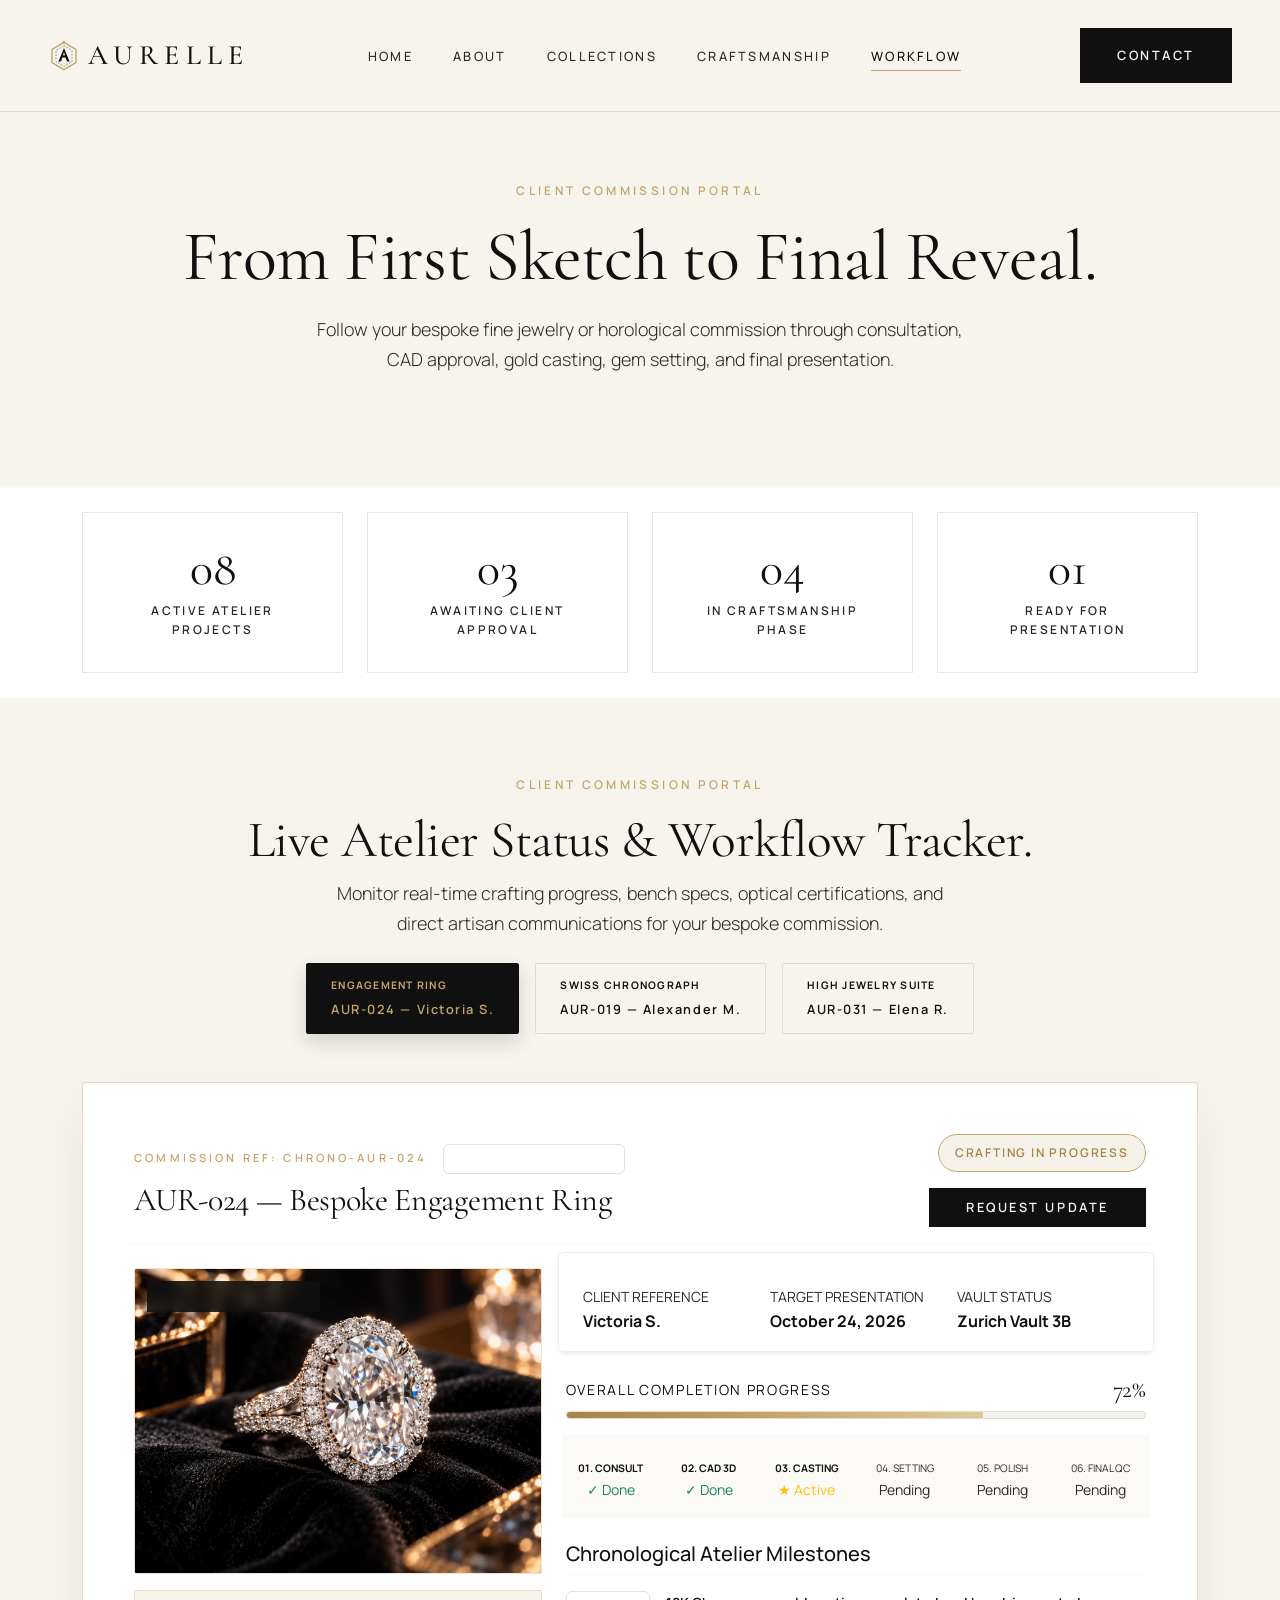
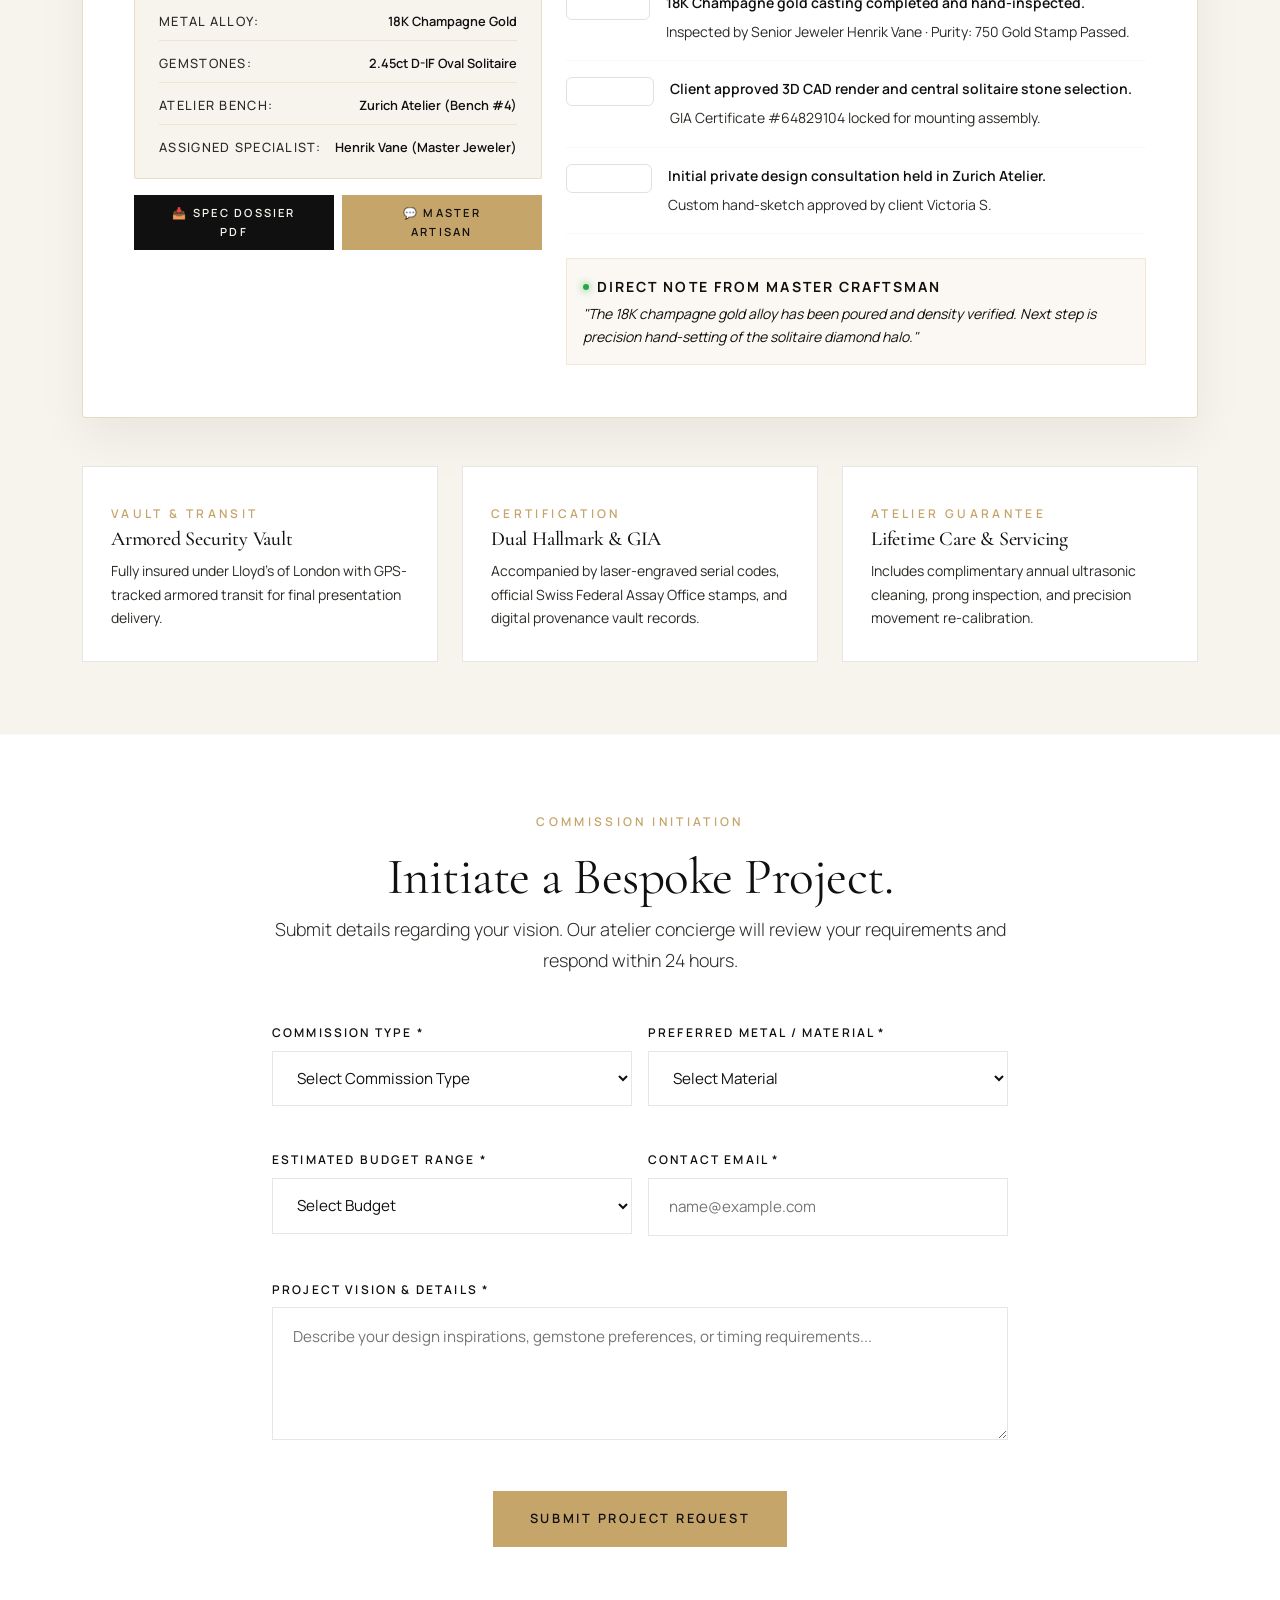
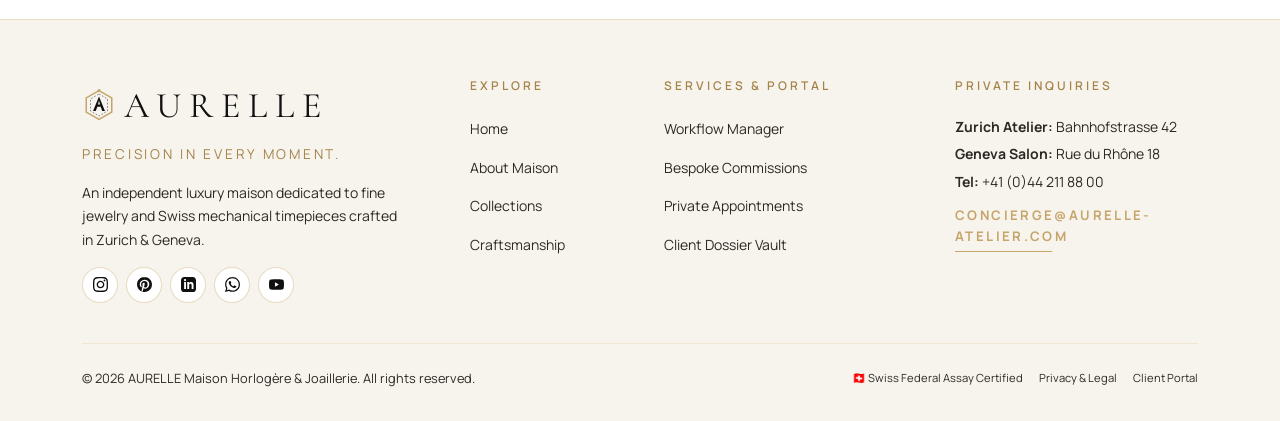
==== workflow.html @ a98982f9 "first commit" ====
<!DOCTYPE html>
<html lang="en">
<head>
  <meta charset="UTF-8">
  <meta name="viewport" content="width=device-width, initial-scale=1.0">
  <title>Workflow Manager — AURELLE Bespoke Commission Portal</title>
  <meta name="description" content="Track your custom AURELLE fine jewelry or Swiss watch commission in real time from sketch to final presentation.">
  <link rel="icon" type="image/svg+xml" href="assets/images/favicon.svg">
  
  <link rel="preconnect" href="https://fonts.googleapis.com">
  <link rel="preconnect" href="https://fonts.gstatic.com" crossorigin>
  <link href="https://fonts.googleapis.com/css2?family=Cormorant+Garamond:ital,wght@0,300;0,400;0,500;0,600;1,400&family=Manrope:wght@300;400;500;600;700&display=swap" rel="stylesheet">
  <link href="https://cdn.jsdelivr.net/npm/bootstrap@5.3.2/dist/css/bootstrap.min.css" rel="stylesheet">
  <link rel="stylesheet" href="assets/css/style.css">
</head>
<body>
  <div class="page-progress-bar"></div>

  <!-- GLOBAL NAVBAR (Light page mode) -->
  <nav class="navbar-aurelle navbar-light-page" aria-label="Main Navigation">
    <div class="container-fluid px-lg-5 px-4 d-flex align-items-center justify-content-between">
      <a href="index.html" class="brand-logo d-inline-flex align-items-center gap-2">
        <svg class="brand-logo-icon" width="32" height="32" viewBox="0 0 40 40" fill="none" xmlns="http://www.w3.org/2000/svg">
          <path d="M20 3L35 11.6603V28.3397L20 37L5 28.3397V11.6603L20 3Z" stroke="#C6A56B" stroke-width="1.8" fill="none"/>
          <path d="M20 7L30 13V27L20 33L10 27V13L20 7Z" stroke="currentColor" stroke-width="1" stroke-dasharray="2 2" fill="none" opacity="0.6"/>
          <path d="M20 10L27 27H23.8L22 22H18L16.2 27H13L20 10ZM20 14.8L18.8 19.5H21.2L20 14.8Z" fill="currentColor"/>
          <circle cx="20" cy="3" r="1.8" fill="#C6A56B"/>
        </svg>
        <span>AURELLE</span>
      </a>

      <ul class="nav-links-desktop m-0 p-0">
        <li><a href="index.html" class="nav-link-item">Home</a></li>
        <li><a href="about.html" class="nav-link-item">About</a></li>
        <li><a href="collections.html" class="nav-link-item">Collections</a></li>
        <li><a href="craftsmanship.html" class="nav-link-item">Craftsmanship</a></li>
        <li><a href="workflow.html" class="nav-link-item active">Workflow</a></li>
      </ul>

      <div class="desktop-contact-btn">
        <a href="contact.html" class="btn-aurelle-dark">Contact</a>
      </div>

      <button class="mobile-toggle-btn" aria-label="Toggle Navigation Menu" aria-expanded="false">
        <span></span>
        <span></span>
        <span></span>
      </button>
    </div>
  </nav>

  <!-- FULL SCREEN MOBILE MENU OVERLAY -->
  <div class="mobile-menu-overlay" role="dialog" aria-modal="true" aria-label="Mobile Navigation Menu">
    <div class="mobile-menu-header d-flex align-items-center justify-content-between">
      <div class="d-flex align-items-center gap-2">
        <svg class="brand-logo-icon" width="28" height="28" viewBox="0 0 40 40" fill="none" xmlns="http://www.w3.org/2000/svg">
          <path d="M20 3L35 11.6603V28.3397L20 37L5 28.3397V11.6603L20 3Z" stroke="#C6A56B" stroke-width="1.8" fill="none"/>
          <path d="M20 7L30 13V27L20 33L10 27V13L20 7Z" stroke="currentColor" stroke-width="1" stroke-dasharray="2 2" fill="none" opacity="0.6"/>
          <path d="M20 10L27 27H23.8L22 22H18L16.2 27H13L20 10ZM20 14.8L18.8 19.5H21.2L20 14.8Z" fill="currentColor"/>
          <circle cx="20" cy="3" r="1.8" fill="#C6A56B"/>
        </svg>
        <span class="text-obsidian fw-bold font-serif" style="font-size: 1.15rem; letter-spacing: 0.18em;">AURELLE</span>
      </div>
      <button class="mobile-close-btn" aria-label="Close Menu">✕</button>
    </div>

    <ul class="mobile-menu-nav">
      <li class="mobile-menu-item"><a href="index.html" class="mobile-menu-link"><span class="menu-num">01</span> Home</a></li>
      <li class="mobile-menu-item"><a href="about.html" class="mobile-menu-link"><span class="menu-num">02</span> About</a></li>
      <li class="mobile-menu-item"><a href="collections.html" class="mobile-menu-link"><span class="menu-num">03</span> Collections</a></li>
      <li class="mobile-menu-item"><a href="craftsmanship.html" class="mobile-menu-link"><span class="menu-num">04</span> Craftsmanship</a></li>
      <li class="mobile-menu-item"><a href="workflow.html" class="mobile-menu-link active"><span class="menu-num">05</span> Workflow Manager</a></li>
      <li class="mobile-menu-item mt-3">
        <a href="contact.html" class="btn-aurelle-dark w-100 text-center justify-content-center mobile-menu-link">Contact</a>
      </li>
    </ul>
  </div>

  <main style="padding-top: 5rem;">
    <!-- SECTION 01 — WORKFLOW HERO -->
    <section class="py-5 bg-warm-ivory text-center mobile-center-text">
      <div class="container py-lg-5 reveal-up">
        <span class="section-label">CLIENT COMMISSION PORTAL</span>
        <h1>From First Sketch to Final Reveal.</h1>
        <p class="lead-text mx-auto mt-3" style="max-width: 650px;">
          Follow your bespoke fine jewelry or horological commission through consultation, CAD approval, gold casting, gem setting, and final presentation.
        </p>
      </div>
    </section>

    <!-- SECTION 02 — PROJECT OVERVIEW STATS -->
    <section class="py-4 bg-white border-top border-bottom border-light mobile-center-text">
      <div class="container">
        <div class="row g-4 text-center">
          <div class="col-lg-3 col-6 reveal-up">
            <div class="stat-box">
              <div class="stat-number">08</div>
              <div class="stat-label">Active Atelier Projects</div>
            </div>
          </div>
          <div class="col-lg-3 col-6 reveal-up">
            <div class="stat-box">
              <div class="stat-number">03</div>
              <div class="stat-label">Awaiting Client Approval</div>
            </div>
          </div>
          <div class="col-lg-3 col-6 reveal-up">
            <div class="stat-box">
              <div class="stat-number">04</div>
              <div class="stat-label">In Craftsmanship Phase</div>
            </div>
          </div>
          <div class="col-lg-3 col-6 reveal-up">
            <div class="stat-box">
              <div class="stat-number">01</div>
              <div class="stat-label">Ready For Presentation</div>
            </div>
          </div>
        </div>
      </div>
    </section>

    <!-- SECTION 03 & 04 — LUXURY BESPOKE CLIENT DASHBOARD PORTAL -->
    <section class="py-5 bg-warm-ivory mobile-center-text">
      <div class="container py-lg-4">
        <div class="text-center mb-4 reveal-up">
          <span class="section-label">CLIENT COMMISSION PORTAL</span>
          <h2>Live Atelier Status & Workflow Tracker.</h2>
          <p class="lead-text mx-auto mt-2" style="max-width: 650px;">
            Monitor real-time crafting progress, bench specs, optical certifications, and direct artisan communications for your bespoke commission.
          </p>
        </div>

        <!-- Project Selector Tabs -->
        <div class="d-flex justify-content-center gap-3 mb-5 flex-wrap reveal-up">
          <button class="project-selector-btn active" data-project="AUR-024">
            <span class="d-block text-gold small text-uppercase fw-bold mb-1" style="font-size:0.65rem; letter-spacing:0.12em;">Engagement Ring</span>
            AUR-024 — Victoria S.
          </button>
          <button class="project-selector-btn" data-project="AUR-019">
            <span class="d-block text-gold small text-uppercase fw-bold mb-1" style="font-size:0.65rem; letter-spacing:0.12em;">Swiss Chronograph</span>
            AUR-019 — Alexander M.
          </button>
          <button class="project-selector-btn" data-project="AUR-031">
            <span class="d-block text-gold small text-uppercase fw-bold mb-1" style="font-size:0.65rem; letter-spacing:0.12em;">High Jewelry Suite</span>
            AUR-031 — Elena R.
          </button>
        </div>

        <!-- MAIN PORTAL DASHBOARD CARD (Dark Obsidian Luxury Theme) -->
        <div class="workflow-portal-card reveal-up">
          <!-- Top Header Bar -->
          <div class="row align-items-center pb-3 mb-4 border-bottom border-light g-3">
            <div class="col-lg-7">
              <div class="d-flex align-items-center gap-3 flex-wrap">
                <span class="section-label mb-0" style="font-size: 0.7rem;">COMMISSION REF: <span id="wf-ref-spec">CHRONO-AUR-024</span></span>
                <span class="badge bg-warm-ivory text-gold border border-gold px-3 py-2" style="font-size: 0.75rem; letter-spacing: 0.15em;">ATELIER BENCH #04</span>
              </div>
              <h3 id="wf-proj-title" class="m-0 text-obsidian font-serif mt-2">AUR-024 — Bespoke Engagement Ring</h3>
            </div>
            <div class="col-lg-5 text-lg-end d-flex align-items-center justify-content-lg-end gap-3 flex-wrap">
              <span id="wf-stage" class="status-badge in-progress px-3 py-2" style="font-size: 0.75rem;">Crafting in Progress</span>
              <button class="btn-aurelle-dark btn-sm py-2" onclick="alert('Concierge update request sent. Your master specialist will respond within 2 hours.')">Request Update</button>
            </div>
          </div>

          <!-- 2-Column Split Dashboard Body -->
          <div class="row g-4">
            <!-- Left Column: Product Image & Spec Sheet -->
            <div class="col-lg-5">
              <div class="portal-img-container mb-3">
                <img id="wf-proj-img" src="assets/images/celeste_jewelry.jpg" alt="Bespoke Product Preview" loading="lazy">
                <span class="portal-live-badge"><span class="badge-dot"></span> LIVE ATELIER BENCH</span>
              </div>

              <div class="spec-list mb-3">
                <div class="spec-row">
                  <span class="spec-label">Metal Alloy:</span>
                  <span id="wf-metal-spec" class="spec-value text-obsidian">18K Champagne Gold</span>
                </div>
                <div class="spec-row">
                  <span class="spec-label">Gemstones:</span>
                  <span id="wf-gem-spec" class="spec-value text-obsidian">2.45ct D-IF Oval Solitaire</span>
                </div>
                <div class="spec-row">
                  <span class="spec-label">Atelier Bench:</span>
                  <span id="wf-bench-spec" class="spec-value text-obsidian">Zurich Atelier (Bench #4)</span>
                </div>
                <div class="spec-row">
                  <span class="spec-label">Assigned Specialist:</span>
                  <span id="wf-specialist" class="spec-value text-obsidian">Henrik Vane (Master Jeweler)</span>
                </div>
              </div>

              <!-- Action Dossier Buttons -->
              <div class="d-flex gap-2">
                <button class="btn-aurelle-dark w-100 text-center justify-content-center py-2" style="font-size: 0.7rem;" onclick="alert('Downloading Certificate of Authenticity & Inspection Spec Sheet (PDF)...')">
                  📥 Spec Dossier PDF
                </button>
                <a href="contact.html" class="btn-aurelle-gold w-100 text-center justify-content-center py-2" style="font-size: 0.7rem;">
                  💬 Master Artisan
                </a>
              </div>
            </div>

            <!-- Right Column: Client Meta, Progress Bar & Activity Feed -->
            <div class="col-lg-7 d-flex flex-column justify-content-between">
              <div>
                <!-- Client Meta Box -->
                <div class="row g-3 mb-4 p-3 bg-warm-ivory border border-gold-subtle rounded text-start shadow-sm">
                  <div class="col-sm-4">
                    <div class="small text-muted-custom text-uppercase">Client Reference</div>
                    <div id="wf-client-name" class="fw-bold text-obsidian">Victoria S.</div>
                  </div>
                  <div class="col-sm-4">
                    <div class="small text-muted-custom text-uppercase">Target Presentation</div>
                    <div id="wf-target-date" class="fw-bold text-obsidian">October 24, 2026</div>
                  </div>
                  <div class="col-sm-4">
                    <div class="small text-muted-custom text-uppercase">Vault Status</div>
                    <div class="fw-bold text-gold">Zurich Vault 3B</div>
                  </div>
                </div>

                <!-- Overall Progress Status -->
                <div class="mb-4">
                  <div class="d-flex justify-content-between align-items-center mb-2">
                    <span class="small font-weight-bold text-uppercase text-obsidian" style="letter-spacing:0.12em;">Overall Completion Progress</span>
                    <span id="wf-progress-pct" class="h4 text-gold mb-0 font-serif">72%</span>
                  </div>
                  <div class="progress" style="height: 8px; background-color: rgba(16,16,16,0.06); border: 1px solid rgba(198,165,107,0.3);">
                    <div id="wf-progress-line" class="progress-bar" role="progressbar" style="width: 72%; background: linear-gradient(90deg, #A58349, #C6A56B, #DFCA9B); transition: width 0.6s ease;"></div>
                  </div>
                </div>

                <!-- Stage Timeline Indicator -->
                <div class="row text-center g-2 mb-4 py-3 border-top border-bottom border-light" style="background: rgba(249,246,240,0.5);">
                  <div class="col-4 col-md-2">
                    <div class="small text-uppercase text-gold fw-bold" style="font-size:0.65rem;">01. Consult</div>
                    <div class="text-success small">✓ Done</div>
                  </div>
                  <div class="col-4 col-md-2">
                    <div class="small text-uppercase text-gold fw-bold" style="font-size:0.65rem;">02. CAD 3D</div>
                    <div class="text-success small">✓ Done</div>
                  </div>
                  <div class="col-4 col-md-2">
                    <div class="small text-uppercase text-gold fw-bold" style="font-size:0.65rem;">03. Casting</div>
                    <div class="text-warning small">★ Active</div>
                  </div>
                  <div class="col-4 col-md-2">
                    <div class="small text-uppercase text-muted-custom" style="font-size:0.65rem;">04. Setting</div>
                    <div class="text-muted-custom small">Pending</div>
                  </div>
                  <div class="col-4 col-md-2">
                    <div class="small text-uppercase text-muted-custom" style="font-size:0.65rem;">05. Polish</div>
                    <div class="text-muted-custom small">Pending</div>
                  </div>
                  <div class="col-4 col-md-2">
                    <div class="small text-uppercase text-muted-custom" style="font-size:0.65rem;">06. Final QC</div>
                    <div class="text-muted-custom small">Pending</div>
                  </div>
                </div>

                <!-- Activity Feed -->
                <div class="portal-activity-section mb-4">
                  <h5 class="text-obsidian mb-3 border-bottom border-light pb-2">Chronological Atelier Milestones</h5>
                  <div id="wf-activity-feed">
                    <div class="d-flex gap-3 align-items-start mb-3 pb-3 border-bottom border-light">
                      <span class="badge bg-warm-ivory border border-gold text-obsidian fw-bold p-2" style="font-size:0.7rem;">Oct 01, 2026</span>
                      <div>
                        <p class="mb-1 text-obsidian fw-semibold" style="font-size:0.875rem;">18K Champagne gold casting completed and hand-inspected.</p>
                        <span class="text-muted-custom small">Inspected by Senior Jeweler Henrik Vane · Purity: 750 Gold Stamp Passed.</span>
                      </div>
                    </div>
                    <div class="d-flex gap-3 align-items-start mb-3 pb-3 border-bottom border-light">
                      <span class="badge bg-warm-ivory border border-gold text-obsidian fw-bold p-2" style="font-size:0.7rem;">Sep 24, 2026</span>
                      <div>
                        <p class="mb-1 text-obsidian fw-semibold" style="font-size:0.875rem;">Client approved 3D CAD render and central solitaire stone selection.</p>
                        <span class="text-muted-custom small">GIA Certificate #64829104 locked for mounting assembly.</span>
                      </div>
                    </div>
                    <div class="d-flex gap-3 align-items-start mb-3 pb-3 border-bottom border-light">
                      <span class="badge bg-warm-ivory border border-gold text-obsidian fw-bold p-2" style="font-size:0.7rem;">Sep 18, 2026</span>
                      <div>
                        <p class="mb-1 text-obsidian fw-semibold" style="font-size:0.875rem;">Initial private design consultation held in Zurich Atelier.</p>
                        <span class="text-muted-custom small">Custom hand-sketch approved by client Victoria S.</span>
                      </div>
                    </div>
                  </div>
                </div>
              </div>

              <!-- Direct Artisan Message Note -->
              <div class="p-3 border border-gold-subtle rounded-0" style="background: rgba(198, 165, 107, 0.08);">
                <div class="d-flex align-items-center gap-2 mb-1">
                  <span class="badge-dot"></span>
                  <span class="text-uppercase small text-gold fw-bold" style="letter-spacing: 0.15em;">Direct Note from Master Craftsman</span>
                </div>
                <p id="wf-artisan-note" class="small text-obsidian fst-italic m-0">
                  "The 18K champagne gold alloy has been poured and density verified. Next step is precision hand-setting of the solitaire diamond halo."
                </p>
              </div>
            </div>
          </div>
        </div>

        <!-- 3 ATELIER GUARANTEE / METRIC CARDS (Below Portal) -->
        <div class="row g-4 mt-4 reveal-up">
          <div class="col-lg-4">
            <div class="stat-box h-100 text-start">
              <span class="section-label mb-1">VAULT & TRANSIT</span>
              <h4 class="h5 mb-2">Armored Security Vault</h4>
              <p class="small text-muted-custom mb-0">
                Fully insured under Lloyd's of London with GPS-tracked armored transit for final presentation delivery.
              </p>
            </div>
          </div>
          <div class="col-lg-4">
            <div class="stat-box h-100 text-start">
              <span class="section-label mb-1">CERTIFICATION</span>
              <h4 class="h5 mb-2">Dual Hallmark & GIA</h4>
              <p class="small text-muted-custom mb-0">
                Accompanied by laser-engraved serial codes, official Swiss Federal Assay Office stamps, and digital provenance vault records.
              </p>
            </div>
          </div>
          <div class="col-lg-4">
            <div class="stat-box h-100 text-start">
              <span class="section-label mb-1">ATELIER GUARANTEE</span>
              <h4 class="h5 mb-2">Lifetime Care & Servicing</h4>
              <p class="small text-muted-custom mb-0">
                Includes complimentary annual ultrasonic cleaning, prong inspection, and precision movement re-calibration.
              </p>
            </div>
          </div>
        </div>

      </div>
    </section>

    <!-- SECTION 06 — REQUEST A BESPOKE PROJECT FORM -->
    <section class="py-5 bg-white border-top border-light mobile-center-text">
      <div class="container py-lg-4">
        <div class="row justify-content-center">
          <div class="col-lg-8 reveal-up">
            <div class="text-center mb-5">
              <span class="section-label">COMMISSION INITIATION</span>
              <h2>Initiate a Bespoke Project.</h2>
              <p class="lead-text">
                Submit details regarding your vision. Our atelier concierge will review your requirements and respond within 24 hours.
              </p>
            </div>

            <div class="form-container">
              <form class="form-aurelle-validate">
                <div class="row g-3">
                  <div class="col-md-6 form-group-aurelle">
                    <label class="form-label-aurelle">Commission Type *</label>
                    <select class="form-control-aurelle" required>
                      <option value="">Select Commission Type</option>
                      <option value="watch">Bespoke Mechanical Timepiece</option>
                      <option value="ring">Custom Engagement / Fine Ring</option>
                      <option value="suite">High Jewelry Suite</option>
                      <option value="engraving">Horological Engraving</option>
                    </select>
                  </div>

                  <div class="col-md-6 form-group-aurelle">
                    <label class="form-label-aurelle">Preferred Metal / Material *</label>
                    <select class="form-control-aurelle" required>
                      <option value="">Select Material</option>
                      <option value="champagne-gold">18K Champagne Gold</option>
                      <option value="rose-gold">18K Rose Gold</option>
                      <option value="titanium">Titanium & Black DLC</option>
                      <option value="platinum">950 Platinum</option>
                    </select>
                  </div>

                  <div class="col-md-6 form-group-aurelle">
                    <label class="form-label-aurelle">Estimated Budget Range *</label>
                    <select class="form-control-aurelle" required>
                      <option value="">Select Budget</option>
                      <option value="b1">$15,000 – $25,000 USD</option>
                      <option value="b2">$25,000 – $50,000 USD</option>
                      <option value="b3">$50,000 – $100,000+ USD</option>
                    </select>
                  </div>

                  <div class="col-md-6 form-group-aurelle">
                    <label class="form-label-aurelle">Contact Email *</label>
                    <input type="email" class="form-control-aurelle" placeholder="name@example.com" required>
                  </div>

                  <div class="col-12 form-group-aurelle">
                    <label class="form-label-aurelle">Project Vision & Details *</label>
                    <textarea class="form-control-aurelle" rows="4" placeholder="Describe your design inspirations, gemstone preferences, or timing requirements..." required></textarea>
                  </div>

                  <div class="col-12 text-center mt-3">
                    <button type="submit" class="btn-aurelle-gold">Submit Project Request</button>
                  </div>
                </div>
              </form>
            </div>
          </div>
        </div>
      </div>
    </section>
  </main>

  <!-- GLOBAL FOOTER -->
  <footer class="footer-aurelle">
    <div class="container">
      <div class="row g-4 g-lg-5">
        <div class="col-lg-4 col-md-6">
          <div class="footer-brand-title d-inline-flex align-items-center gap-2">
            <svg class="brand-logo-icon" width="34" height="34" viewBox="0 0 40 40" fill="none" xmlns="http://www.w3.org/2000/svg">
              <path d="M20 3L35 11.6603V28.3397L20 37L5 28.3397V11.6603L20 3Z" stroke="#C6A56B" stroke-width="1.8" fill="none"/>
              <path d="M20 7L30 13V27L20 33L10 27V13L20 7Z" stroke="currentColor" stroke-width="1" stroke-dasharray="2 2" fill="none" opacity="0.6"/>
              <path d="M20 10L27 27H23.8L22 22H18L16.2 27H13L20 10ZM20 14.8L18.8 19.5H21.2L20 14.8Z" fill="currentColor"/>
              <circle cx="20" cy="3" r="1.8" fill="#C6A56B"/>
            </svg>
            <span>AURELLE</span>
          </div>
          <div class="footer-tagline">Precision in Every Moment.</div>
          <p class="text-muted-custom small mb-3" style="max-width: 320px;">
            An independent luxury maison dedicated to fine jewelry and Swiss mechanical timepieces crafted in Zurich & Geneva.
          </p>
          <div class="footer-social-bar d-flex align-items-center gap-2 mt-3">
            <a href="https://instagram.com" target="_blank" class="footer-social-icon" title="Instagram" aria-label="Instagram">
              <svg width="15" height="15" fill="currentColor" viewBox="0 0 24 24"><path d="M12 2.163c3.204 0 3.584.012 4.85.07 3.252.148 4.771 1.691 4.919 4.919.058 1.265.069 1.645.069 4.849 0 3.205-.012 3.584-.069 4.849-.149 3.225-1.664 4.771-4.919 4.919-1.266.058-1.644.07-4.85.07-3.204 0-3.584-.012-4.849-.07-3.26-.149-4.771-1.699-4.919-4.92-.058-1.265-.07-1.644-.07-4.849 0-3.204.013-3.583.07-4.849.149-3.227 1.664-4.771 4.919-4.919 1.266-.057 1.645-.069 4.849-.069zm0-2.163c-3.259 0-3.667.014-4.947.072-4.358.2-6.78 2.618-6.98 6.98-.059 1.281-.073 1.689-.073 4.948 0 3.259.014 3.668.072 4.948.2 4.358 2.618 6.78 6.98 6.98 1.281.058 1.689.072 4.948.072 3.259 0 3.668-.014 4.948-.072 4.354-.2 6.782-2.618 6.979-6.98.059-1.28.073-1.689.073-4.948 0-3.259-.014-3.667-.072-4.947-.196-4.354-2.617-6.78-6.979-6.98-1.281-.059-1.69-.073-4.949-.073zm0 5.838c-3.403 0-6.162 2.759-6.162 6.162s2.759 6.163 6.162 6.163 6.162-2.759 6.162-6.163c0-3.403-2.759-6.162-6.162-6.162zm0 10.162c-2.209 0-4-1.79-4-4 0-2.209 1.791-4 4-4s4 1.791 4 4c0 2.21-1.791 4-4 4zm6.406-11.845c-.796 0-1.441.645-1.441 1.44s.645 1.44 1.441 1.44c.795 0 1.439-.645 1.439-1.44s-.644-1.44-1.439-1.44z"/></svg>
            </a>
            <a href="https://pinterest.com" target="_blank" class="footer-social-icon" title="Pinterest" aria-label="Pinterest">
              <svg width="15" height="15" fill="currentColor" viewBox="0 0 24 24"><path d="M12 0c-6.627 0-12 5.372-12 12 0 5.084 3.163 9.426 7.627 11.174-.105-.949-.2-2.405.042-3.441.218-.937 1.407-5.965 1.407-5.965s-.359-.719-.359-1.782c0-1.668.967-2.914 2.171-2.914 1.023 0 1.518.769 1.518 1.69 0 1.029-.655 2.568-.994 3.995-.283 1.194.599 2.169 1.777 2.169 2.133 0 3.772-2.249 3.772-5.495 0-2.873-2.064-4.882-5.012-4.882-3.414 0-5.418 2.561-5.418 5.207 0 1.031.397 2.138.893 2.738.098.119.112.224.083.345-.09.375-.293 1.199-.334 1.363-.053.225-.172.271-.401.165-1.495-.69-2.433-2.878-2.433-4.646 0-3.776 2.748-7.252 7.92-7.252 4.158 0 7.392 2.967 7.392 6.923 0 4.135-2.607 7.462-6.233 7.462-1.214 0-2.354-.629-2.758-1.379l-.749 2.848c-.269 1.045-1.004 2.352-1.498 3.146 1.123.345 2.306.535 3.55.535 6.627 0 12-5.373 12-12 0-6.628-5.373-12-12-12z"/></svg>
            </a>
            <a href="https://linkedin.com" target="_blank" class="footer-social-icon" title="LinkedIn" aria-label="LinkedIn">
              <svg width="15" height="15" fill="currentColor" viewBox="0 0 24 24"><path d="M19 0h-14c-2.761 0-5 2.239-5 5v14c0 2.761 2.239 5 5 5h14c2.762 0 5-2.239 5-5v-14c0-2.761-2.238-5-5-5zm-11 19h-3v-11h3v11zm-1.5-12.268c-.966 0-1.75-.79-1.75-1.764s.784-1.764 1.75-1.764 1.75.79 1.75 1.764-.783 1.764-1.75 1.764zm13.5 12.268h-3v-5.604c0-3.368-4-3.113-4 0v5.604h-3v-11h3v1.765c1.396-2.586 7-2.777 7 2.476v6.759z"/></svg>
            </a>
            <a href="https://wa.me/" target="_blank" class="footer-social-icon" title="WhatsApp Concierge" aria-label="WhatsApp">
              <svg width="15" height="15" fill="currentColor" viewBox="0 0 24 24"><path d="M.057 24l1.687-6.163c-1.041-1.804-1.588-3.849-1.587-5.946.003-6.556 5.338-11.891 11.893-11.891 3.181.001 6.167 1.24 8.413 3.488 2.245 2.248 3.481 5.236 3.48 8.414-.003 6.557-5.338 11.892-11.893 11.892-1.99-.001-3.951-.5-5.688-1.448l-6.305 1.654zm6.597-3.807c1.676.995 3.276 1.591 5.392 1.592 5.448 0 9.886-4.434 9.889-9.885.002-5.462-4.415-9.89-9.881-9.892-5.452 0-9.887 4.434-9.889 9.884-.001 2.225.651 3.891 1.746 5.634l-.999 3.648 3.742-.981zm11.387-5.464c-.074-.124-.272-.198-.57-.347-.297-.149-1.758-.868-2.031-.967-.272-.099-.47-.149-.669.149-.198.297-.768.967-.941 1.165-.173.198-.347.223-.644.074-.297-.149-1.255-.462-2.39-1.475-.883-.788-1.48-1.761-1.653-2.059-.173-.297-.018-.458.13-.606.134-.133.297-.347.446-.521.151-.172.2-.296.3-.495.099-.198.05-.372-.025-.521-.075-.148-.669-1.611-.916-2.206-.242-.579-.487-.501-.669-.51l-.57-.01c-.198 0-.52.074-.792.372s-1.04 1.016-1.04 2.479 1.065 2.876 1.213 3.074c.149.198 2.095 3.2 5.076 4.487.709.306 1.263.489 1.694.626.712.226 1.36.194 1.872.118.571-.085 1.758-.719 2.006-1.413.248-.695.248-1.29.173-1.414z"/></svg>
            </a>
            <a href="https://youtube.com" target="_blank" class="footer-social-icon" title="Atelier Films" aria-label="YouTube">
              <svg width="15" height="15" fill="currentColor" viewBox="0 0 24 24"><path d="M23.498 6.186a3.016 3.016 0 0 0-2.122-2.136C19.505 3.545 12 3.545 12 3.545s-7.505 0-9.377.505A3.017 3.017 0 0 0 .502 6.186C0 8.07 0 12 0 12s0 3.93.502 5.814a3.016 3.016 0 0 0 2.122 2.136c1.871.505 9.376.505 9.376.505s7.505 0 9.377-.505a3.015 3.015 0 0 0 2.122-2.136C24 15.93 24 12 24 12s0-3.93-.502-5.814zM9.545 15.568V8.432L15.818 12l-6.273 3.568z"/></svg>
            </a>
          </div>
        </div>

        <div class="col-lg-2 col-md-6">
          <div class="footer-heading">Explore</div>
          <ul class="footer-links p-0">
            <li><a href="index.html">Home</a></li>
            <li><a href="about.html">About Maison</a></li>
            <li><a href="collections.html">Collections</a></li>
            <li><a href="craftsmanship.html">Craftsmanship</a></li>
          </ul>
        </div>

        <div class="col-lg-3 col-md-6">
          <div class="footer-heading">Services & Portal</div>
          <ul class="footer-links p-0">
            <li><a href="workflow.html">Workflow Manager</a></li>
            <li><a href="contact.html">Bespoke Commissions</a></li>
            <li><a href="contact.html">Private Appointments</a></li>
            <li><a href="workflow.html">Client Dossier Vault</a></li>
          </ul>
        </div>

        <div class="col-lg-3 col-md-6">
          <div class="footer-heading">Private Inquiries</div>
          <p class="text-muted-custom small mb-1"><strong>Zurich Atelier:</strong> Bahnhofstrasse 42</p>
          <p class="text-muted-custom small mb-1"><strong>Geneva Salon:</strong> Rue du Rhône 18</p>
          <p class="text-muted-custom small mb-2"><strong>Tel:</strong> <a href="tel:+41442118800" class="text-obsidian text-decoration-none">+41 (0)44 211 88 00</a></p>
          <a href="mailto:concierge@aurelle-atelier.com" class="link-gold small fw-bold d-inline-block mt-1">concierge@aurelle-atelier.com</a>
        </div>
      </div>

      <div class="footer-bottom">
        <div>© 2026 AURELLE Maison Horlogère & Joaillerie. All rights reserved.</div>
        <div class="d-flex gap-3 align-items-center flex-wrap">
          <span class="text-muted-custom small">🇨🇭 Swiss Federal Assay Certified</span>
          <a href="contact.html" class="text-muted-custom small text-decoration-none">Privacy & Legal</a>
          <a href="workflow.html" class="text-muted-custom small text-decoration-none">Client Portal</a>
        </div>
      </div>
    </div>
  </footer>

  <script src="https://cdn.jsdelivr.net/npm/bootstrap@5.3.2/dist/js/bootstrap.bundle.min.js"></script>
  <script src="assets/js/main.js"></script>

  <!-- Floating Back to Top Button -->
  <button id="backToTopBtn" class="back-to-top-btn" aria-label="Back to Top">
    <svg viewBox="0 0 24 24" fill="none" xmlns="http://www.w3.org/2000/svg">
      <path d="M12 19V5M12 5L5 12M12 5L19 12" stroke-width="2" stroke-linecap="round" stroke-linejoin="round"/>
    </svg>
  </button>
</body>
</html>
---- assets/css/style.css ----
/* ==========================================================================
   AURELLE — LUXURY FINE JEWELRY & SWISS-INSPIRED WATCHMAKING
   Master Design System & Styling Architecture
   ========================================================================== */

/* --------------------------------------------------------------------------
   1. CSS RESET & BASE RULES
   -------------------------------------------------------------------------- */
*, *::before, *::after {
  box-sizing: border-box;
  margin: 0;
  padding: 0;
}

html {
  scroll-behavior: smooth;
  font-size: 16px;
  overflow-x: clip;
}

body {
  font-family: 'Manrope', -apple-system, BlinkMacSystemFont, 'Segoe UI', Roboto, sans-serif;
  background-color: var(--color-warm-ivory);
  color: var(--color-obsidian);
  line-height: 1.65;
  -webkit-font-smoothing: antialiased;
  -moz-osx-font-smoothing: grayscale;
  overflow-x: clip;
  width: 100%;
}

img, video, iframe {
  max-width: 100%;
  height: auto;
  display: block;
}

a {
  color: inherit;
  text-decoration: none;
  transition: var(--transition-fast);
}

button, input, select, textarea {
  font-family: inherit;
  font-size: inherit;
  background: none;
  border: none;
  outline: none;
}

/* Custom Luxury Text Selection (Crystal Clear Visibility) */
::selection {
  background-color: #C6A56B !important;
  color: #101010 !important;
  -webkit-text-fill-color: #101010 !important;
  text-shadow: none !important;
}

::-moz-selection {
  background-color: #C6A56B !important;
  color: #101010 !important;
  text-shadow: none !important;
}

/* --------------------------------------------------------------------------
   2. DESIGN TOKENS & CSS VARIABLES
   -------------------------------------------------------------------------- */
:root {
  /* Brand Color Palette */
  --color-obsidian: #101010;
  --color-champagne-gold: #C6A56B;
  --color-gold-light: #DFCA9B;
  --color-gold-dark: #A58349;
  --color-warm-ivory: #F7F4EE;
  --color-soft-stone: #E7E0D5;
  --color-muted-graphite: #2D2A26;
  --color-pure-white: #FFFFFF;
  --color-card-dark: #181818;
  --color-border-dark: rgba(198, 165, 107, 0.25);
  --color-border-light: rgba(16, 16, 16, 0.1);

  /* Typography */
  --font-heading: 'Cormorant Garamond', Georgia, serif;
  --font-body: 'Manrope', sans-serif;

  /* Transitions */
  --transition-fast: 0.25s cubic-bezier(0.25, 1, 0.5, 1);
  --transition-medium: 0.45s cubic-bezier(0.16, 1, 0.3, 1);
  --transition-slow: 0.8s cubic-bezier(0.16, 1, 0.3, 1);
  --transition-cubic: cubic-bezier(0.65, 0, 0.35, 1);

  /* Spacing */
  --section-padding-y: clamp(4rem, 8vw, 8.5rem);
  --container-max-width: 1320px;
}

/* --------------------------------------------------------------------------
   3. TYPOGRAPHY SYSTEM
   -------------------------------------------------------------------------- */
h1, h2, h3, h4, .font-serif {
  font-family: var(--font-heading);
  font-weight: 400;
  line-height: 1.15;
  letter-spacing: -0.01em;
}

h1 {
  font-size: clamp(2.5rem, 5.5vw, 5.25rem);
}

h2 {
  font-size: clamp(2rem, 4vw, 3.75rem);
}

h3 {
  font-size: clamp(1.5rem, 2.5vw, 2.35rem);
}

h4 {
  font-size: clamp(1.2rem, 1.8vw, 1.65rem);
}

.section-label {
  font-family: var(--font-body);
  font-size: 0.75rem;
  font-weight: 600;
  text-transform: uppercase;
  letter-spacing: 0.28em;
  color: var(--color-champagne-gold);
  display: inline-block;
  margin-bottom: 1rem;
}

.text-muted-custom {
  color: var(--color-muted-graphite);
}

.lead-text {
  font-size: clamp(1.05rem, 1.4vw, 1.3rem);
  font-weight: 300;
  color: var(--color-muted-graphite);
  line-height: 1.7;
}

/* --------------------------------------------------------------------------
   4. GLOBAL BUTTONS & REUSABLE COMPONENTS
   -------------------------------------------------------------------------- */
.btn-aurelle-gold {
  display: inline-flex;
  align-items: center;
  gap: 0.75rem;
  padding: 1rem 2.25rem;
  background-color: var(--color-champagne-gold);
  color: var(--color-obsidian);
  font-size: 0.8rem;
  font-weight: 600;
  letter-spacing: 0.2em;
  text-transform: uppercase;
  border: 1px solid var(--color-champagne-gold);
  position: relative;
  overflow: hidden;
  z-index: 1;
  transition: var(--transition-medium);
  cursor: pointer;
}

.btn-aurelle-gold::before {
  content: '';
  position: absolute;
  top: 0;
  left: -100%;
  width: 100%;
  height: 100%;
  background: var(--color-obsidian);
  z-index: -1;
  transition: transform var(--transition-medium);
}

.btn-aurelle-gold:hover {
  color: var(--color-champagne-gold);
}

.btn-aurelle-gold:hover::before {
  transform: translateX(100%);
}

.btn-aurelle-outline {
  display: inline-flex;
  align-items: center;
  gap: 0.75rem;
  padding: 0.95rem 2.25rem;
  background-color: transparent;
  color: var(--color-pure-white);
  font-size: 0.8rem;
  font-weight: 600;
  letter-spacing: 0.2em;
  text-transform: uppercase;
  border: 1px solid var(--color-champagne-gold);
  position: relative;
  transition: var(--transition-medium);
  cursor: pointer;
}

.btn-aurelle-outline:hover {
  background-color: var(--color-champagne-gold);
  color: var(--color-obsidian);
}

.btn-aurelle-dark {
  display: inline-flex;
  align-items: center;
  gap: 0.75rem;
  padding: 1rem 2.25rem;
  background-color: var(--color-obsidian);
  color: var(--color-warm-ivory);
  font-size: 0.8rem;
  font-weight: 600;
  letter-spacing: 0.2em;
  text-transform: uppercase;
  border: 1px solid var(--color-obsidian);
  transition: var(--transition-medium);
  cursor: pointer;
}

.btn-aurelle-dark:hover {
  background-color: var(--color-champagne-gold);
  border-color: var(--color-champagne-gold);
  color: var(--color-obsidian);
}

.link-gold {
  display: inline-flex;
  align-items: center;
  gap: 0.5rem;
  font-size: 0.825rem;
  font-weight: 600;
  letter-spacing: 0.18em;
  text-transform: uppercase;
  color: var(--color-champagne-gold);
  position: relative;
  padding-bottom: 4px;
}

.link-gold::after {
  content: '';
  position: absolute;
  bottom: 0;
  left: 0;
  width: 100%;
  height: 1px;
  background-color: var(--color-champagne-gold);
  transform: scaleX(0.4);
  transform-origin: left;
  transition: transform var(--transition-fast);
}

.link-gold:hover::after {
  transform: scaleX(1);
}

.divider-gold-thin {
  width: 100%;
  height: 1px;
  background: linear-gradient(90deg, transparent, var(--color-champagne-gold), transparent);
  margin: var(--section-padding-y) 0;
  opacity: 0.4;
}

/* --------------------------------------------------------------------------
   5. GLOBAL NAVBAR (DESKTOP & SCROLL)
   -------------------------------------------------------------------------- */
.navbar-aurelle {
  position: fixed;
  top: 0;
  left: 0;
  width: 100%;
  z-index: 1000;
  padding: 1.75rem 0;
  transition: background-color var(--transition-medium), padding var(--transition-medium), border-color var(--transition-medium);
}

.navbar-aurelle.scrolled {
  background-color: rgba(16, 16, 16, 0.94);
  backdrop-filter: blur(12px);
  -webkit-backdrop-filter: blur(12px);
  padding: 1rem 0;
  border-bottom: 1px solid var(--color-border-dark);
}

.navbar-aurelle.navbar-light-page {
  background-color: rgba(247, 244, 238, 0.95);
  backdrop-filter: blur(12px);
  border-bottom: 1px solid var(--color-border-light);
}

.navbar-aurelle.navbar-light-page.scrolled {
  background-color: rgba(247, 244, 238, 0.98);
  border-bottom: 1px solid var(--color-border-dark);
}

.brand-logo {
  font-family: var(--font-heading);
  font-size: 1.75rem;
  font-weight: 500;
  letter-spacing: 0.22em;
  color: var(--color-pure-white);
  text-transform: uppercase;
  transition: color var(--transition-fast);
}

.navbar-light-page .brand-logo {
  color: var(--color-obsidian);
}

.nav-links-desktop {
  display: flex;
  align-items: center;
  gap: 2.5rem;
  list-style: none;
}

.nav-link-item {
  font-size: 0.8rem;
  font-weight: 500;
  letter-spacing: 0.18em;
  text-transform: uppercase;
  color: rgba(255, 255, 255, 0.75);
  position: relative;
  padding: 0.25rem 0;
}

.navbar-light-page .nav-link-item {
  color: var(--color-muted-graphite);
}

.nav-link-item::after {
  content: '';
  position: absolute;
  bottom: -2px;
  left: 0;
  width: 100%;
  height: 1px;
  background-color: var(--color-champagne-gold);
  transform: scaleX(0);
  transform-origin: right;
  transition: transform var(--transition-medium);
}

.nav-link-item:hover, .nav-link-item.active {
  color: var(--color-champagne-gold);
}

.navbar-light-page .nav-link-item:hover,
.navbar-light-page .nav-link-item.active {
  color: var(--color-obsidian);
}

.nav-link-item:hover::after, .nav-link-item.active::after {
  transform: scaleX(1);
  transform-origin: left;
}

/* Progress indicator bar at top of page */
.page-progress-bar {
  position: fixed;
  top: 0;
  left: 0;
  height: 2px;
  width: 0%;
  background: linear-gradient(90deg, var(--color-gold-dark), var(--color-champagne-gold), var(--color-gold-light));
  z-index: 1050;
  transition: width 0.1s ease-out;
}

/* --------------------------------------------------------------------------
   6. MOBILE & TABLET NAVIGATION (< 992px) - STRICT REQUIREMENT
   -------------------------------------------------------------------------- */
.mobile-toggle-btn {
  display: none;
  background: none;
  border: none;
  cursor: pointer;
  padding: 0.5rem;
  z-index: 1100;
  width: 44px;
  height: 44px;
  align-items: center;
  justify-content: center;
  flex-direction: column;
  gap: 6px;
}

.mobile-toggle-btn span {
  display: block;
  width: 24px;
  height: 1.5px;
  background-color: var(--color-pure-white);
  transition: transform 0.35s ease, opacity 0.25s ease, background-color 0.35s ease;
}

.navbar-light-page .mobile-toggle-btn span {
  background-color: var(--color-obsidian);
}

.mobile-toggle-btn.active span:nth-child(1) {
  transform: translateY(7.5px) rotate(45deg);
  background-color: var(--color-obsidian) !important;
}

.mobile-toggle-btn.active span:nth-child(2) {
  opacity: 0;
}

.mobile-toggle-btn.active span:nth-child(3) {
  transform: translateY(-7.5px) rotate(-45deg);
  background-color: var(--color-obsidian) !important;
}

/* Full Screen Mobile Menu Overlay (Light Luxury Theme) */
.mobile-menu-overlay {
  position: fixed;
  top: 0;
  left: 0;
  width: 100vw;
  height: 100vh;
  height: 100dvh;
  background-color: var(--color-warm-ivory);
  z-index: 1080;
  display: flex;
  flex-direction: column;
  justify-content: flex-start;
  padding: 1.5rem 1.75rem 1.75rem 1.75rem;
  opacity: 0;
  visibility: hidden;
  pointer-events: none;
  transition: opacity 0.35s ease, visibility 0.35s ease;
  overflow-y: auto;
}

.mobile-menu-overlay.open {
  opacity: 1;
  visibility: visible;
  pointer-events: auto;
}

.mobile-menu-header {
  border-bottom: 1px solid rgba(198, 165, 107, 0.3);
  padding-bottom: 0.85rem;
  margin-bottom: 0.5rem;
}

.mobile-close-btn {
  background: rgba(16, 16, 16, 0.06);
  border: 1px solid rgba(16, 16, 16, 0.15);
  color: var(--color-obsidian);
  width: 36px;
  height: 36px;
  border-radius: 50%;
  display: flex;
  align-items: center;
  justify-content: center;
  font-size: 1.1rem;
  font-weight: 700;
  cursor: pointer;
  transition: all 0.25s ease;
}

.mobile-close-btn:hover {
  background: var(--color-obsidian);
  color: var(--color-champagne-gold);
}

.mobile-menu-nav {
  list-style: none;
  display: flex;
  flex-direction: column;
  gap: 0.65rem;
  margin: 0.5rem 0;
  padding: 0;
}

.mobile-menu-item {
  opacity: 0;
  transform: translateY(12px);
  transition: opacity 0.3s ease, transform 0.3s ease;
}

.mobile-menu-overlay.open .mobile-menu-item {
  opacity: 1;
  transform: translateY(0);
}

.mobile-menu-link {
  font-family: var(--font-heading);
  font-size: clamp(1.2rem, 3.8vw, 1.45rem);
  font-weight: 500;
  color: var(--color-obsidian);
  display: inline-flex;
  align-items: center;
  gap: 0.85rem;
  text-decoration: none;
  padding: 0.25rem 0;
  transition: color 0.25s ease, transform 0.25s ease;
}

.mobile-menu-link .menu-num {
  font-family: var(--font-body);
  font-size: 0.72rem;
  font-weight: 700;
  color: var(--color-gold-dark);
  letter-spacing: 0.12em;
  background: rgba(16, 16, 16, 0.05);
  padding: 0.15rem 0.5rem;
  border-radius: 2px;
  border: 1px solid rgba(198, 165, 107, 0.3);
}

.mobile-menu-link:hover, .mobile-menu-link.active {
  color: var(--color-gold-dark);
  transform: translateX(4px);
}

.mobile-menu-link.btn-aurelle-dark {
  color: var(--color-warm-ivory) !important;
  font-family: var(--font-body);
  font-size: 0.8rem;
  font-weight: 600;
  letter-spacing: 0.2em;
  text-transform: uppercase;
  padding: 0.85rem 1.5rem;
  border-radius: 4px;
}

.mobile-menu-link.btn-aurelle-dark:hover {
  color: var(--color-obsidian) !important;
  background-color: var(--color-champagne-gold);
  border-color: var(--color-champagne-gold);
  transform: none;
}

.mobile-menu-footer {
  border-top: 1px solid rgba(198, 165, 107, 0.3);
  padding-top: 1rem;
  display: flex;
  flex-direction: column;
  gap: 0.5rem;
}

.mobile-menu-footer p {
  font-size: 0.75rem;
  color: var(--color-muted-graphite);
  letter-spacing: 0.12em;
  text-transform: uppercase;
  font-weight: 600;
}

@media (max-width: 991px) {
  .nav-links-desktop, .desktop-contact-btn {
    display: none !important;
  }
  .mobile-toggle-btn {
    display: flex !important;
  }
}

/* Prevent scroll when menu is open */
body.menu-open {
  overflow: hidden !important;
}

/* --------------------------------------------------------------------------
   7. HERO SECTION (HOMEPAGE SECTION 01)
   -------------------------------------------------------------------------- */
.hero-section {
  position: relative;
  width: 100%;
  min-height: 100vh;
  display: flex;
  align-items: center;
  background-color: var(--color-obsidian);
  color: var(--color-pure-white);
  overflow: hidden;
}

.hero-bg-container {
  position: absolute;
  top: 0;
  left: 0;
  width: 100%;
  height: 100%;
  z-index: 1;
}

.hero-bg-img {
  width: 100%;
  height: 100%;
  object-fit: cover;
  object-position: center;
  transform: scale(1.05);
  animation: heroZoom 20s infinite alternate cubic-bezier(0.25, 1, 0.5, 1);
}

@keyframes heroZoom {
  0% { transform: scale(1.05); }
  100% { transform: scale(1.15); }
}

.hero-overlay {
  position: absolute;
  top: 0;
  left: 0;
  width: 100%;
  height: 100%;
  background: radial-gradient(circle at 30% 50%, rgba(16, 16, 16, 0.65) 0%, rgba(16, 16, 16, 0.9) 80%);
  z-index: 2;
}

.hero-content {
  position: relative;
  z-index: 3;
  padding-top: 6rem;
  padding-bottom: 4rem;
}

.hero-title {
  color: var(--color-warm-ivory);
  margin-bottom: 1.25rem;
}

/* Unique Luxury Metallic Liquid Sweep Animation for "Time, Refined." */
.hero-title-gradient {
  background: linear-gradient(
    110deg,
    #FFFFFF 0%,
    #F7F4EE 20%,
    #DFCA9B 40%,
    #C6A56B 50%,
    #FFFFFF 65%,
    #F7F4EE 80%,
    #DFCA9B 100%
  );
  background-size: 220% auto;
  -webkit-background-clip: text;
  background-clip: text;
  -webkit-text-fill-color: transparent;
  color: #FFFFFF;
  animation: metallicLiquidSweep 7s linear infinite;
  display: inline-block;
  position: relative;
  text-shadow: 0 10px 30px rgba(0, 0, 0, 0.4);
  transition: transform 0.4s cubic-bezier(0.16, 1, 0.3, 1), filter 0.4s ease;
  cursor: default;
}

.hero-title-gradient:hover {
  transform: translateY(-2px) scale(1.01);
  filter: drop-shadow(0 0 18px rgba(198, 165, 107, 0.6));
}

@keyframes metallicLiquidSweep {
  0% {
    background-position: 0% 50%;
  }
  100% {
    background-position: 220% 50%;
  }
}

/* Chronometer Precision Accent Underline with Floating Diamond Indicator */
.hero-title-accent-line {
  display: block;
  width: 140px;
  height: 2px;
  background: linear-gradient(90deg, var(--color-champagne-gold), transparent);
  margin-top: 0.85rem;
  margin-bottom: 1.25rem;
  position: relative;
  border-radius: 2px;
}

.hero-title-accent-line::after {
  content: '';
  position: absolute;
  top: -3px;
  left: 0;
  width: 8px;
  height: 8px;
  background-color: var(--color-champagne-gold);
  transform: rotate(45deg);
  box-shadow: 0 0 10px var(--color-champagne-gold);
  animation: precisionLineSlide 4s ease-in-out infinite alternate;
}

@keyframes precisionLineSlide {
  0% {
    left: 0%;
  }
  100% {
    left: 100%;
  }
}

.hero-subtitle {
  color: rgba(247, 244, 238, 0.85);
  max-width: 580px;
  margin-bottom: 2.5rem;
}

.hero-actions {
  display: flex;
  align-items: center;
  gap: 1.5rem;
  flex-wrap: wrap;
}

.scroll-indicator {
  position: absolute;
  bottom: 2.5rem;
  left: 50%;
  transform: translateX(-50%);
  z-index: 3;
  display: flex;
  flex-direction: column;
  align-items: center;
  gap: 0.5rem;
  color: var(--color-champagne-gold);
  font-size: 0.7rem;
  letter-spacing: 0.25em;
  text-transform: uppercase;
  opacity: 0.8;
}

.scroll-mouse {
  width: 20px;
  height: 32px;
  border: 1.5px solid var(--color-champagne-gold);
  border-radius: 12px;
  position: relative;
}

.scroll-mouse::before {
  content: '';
  position: absolute;
  top: 6px;
  left: 50%;
  transform: translateX(-50%);
  width: 3px;
  height: 6px;
  background-color: var(--color-champagne-gold);
  border-radius: 2px;
  animation: scrollWheel 2s infinite ease-in-out;
}

@keyframes scrollWheel {
  0% { opacity: 1; transform: translate(-50%, 0); }
  100% { opacity: 0; transform: translate(-50%, 14px); }
}

/* --------------------------------------------------------------------------
   8. SIGNATURE COLLECTIONS (HOMEPAGE SECTION 02)
   -------------------------------------------------------------------------- */
.section-signature {
  background-color: var(--color-warm-ivory);
  padding-top: var(--section-padding-y);
  padding-bottom: var(--section-padding-y);
}

.collection-card {
  position: relative;
  margin-bottom: 2rem;
  background-color: var(--color-pure-white);
  border: 1px solid var(--color-border-light);
  transition: var(--transition-medium);
  overflow: hidden;
  height: 100%;
  display: flex;
  flex-direction: column;
  z-index: 1;
}

.collection-card:hover {
  transform: translateY(-8px);
  box-shadow: 0 20px 40px rgba(0, 0, 0, 0.06);
  z-index: 10;
}

.collection-img-wrap {
  position: relative;
  overflow: hidden;
  aspect-ratio: 4 / 3;
}

.collection-img-wrap img {
  width: 100%;
  height: 100%;
  object-fit: cover;
  transition: transform var(--transition-slow);
}

.collection-card:hover .collection-img-wrap img {
  transform: scale(1.06);
}

.collection-info {
  padding: 2.25rem 2rem;
  flex: 1;
  display: flex;
  flex-direction: column;
  justify-content: space-between;
}

.collection-info h3 {
  margin-bottom: 0.75rem;
  color: var(--color-obsidian);
}

.collection-info p {
  color: var(--color-muted-graphite);
  font-size: 0.95rem;
  margin-bottom: 1.5rem;
}

/* --------------------------------------------------------------------------
   9. THE ART OF TIME (HOMEPAGE SECTION 03)
   -------------------------------------------------------------------------- */
.section-art-of-time {
  background-color: var(--color-pure-white);
  padding-top: var(--section-padding-y);
  padding-bottom: var(--section-padding-y);
  position: relative;
}

.split-vertical-line {
  position: absolute;
  top: 15%;
  bottom: 15%;
  left: 50%;
  width: 1px;
  background: linear-gradient(180deg, transparent, var(--color-champagne-gold), transparent);
  opacity: 0.4;
}

.art-img-box {
  position: relative;
  overflow: hidden;
  box-shadow: 0 25px 50px rgba(0, 0, 0, 0.08);
  aspect-ratio: 4 / 3;
  width: 100%;
}

.art-img-box img {
  width: 100%;
  height: 100%;
  object-fit: cover;
  object-position: center;
  border-radius: 0px;
}

/* --------------------------------------------------------------------------
   10. JEWELRY SPOTLIGHT (HOMEPAGE SECTION 04)
   -------------------------------------------------------------------------- */
.section-spotlight {
  background-color: var(--color-obsidian);
  color: var(--color-pure-white);
  padding-top: var(--section-padding-y);
  padding-bottom: var(--section-padding-y);
}

.collection-item-card {
  display: flex;
  flex-direction: column;
}

.collection-item-card > .spotlight-card,
.collection-item-card > .collection-card {
  flex: 1;
  width: 100%;
}

.spotlight-card {
  position: relative;
  background: #FFFFFF;
  border: 1px solid rgba(198, 165, 107, 0.3);
  border-radius: 4px;
  padding: 2.25rem 1.75rem;
  text-align: center;
  transition: transform 0.4s cubic-bezier(0.16, 1, 0.3, 1), box-shadow 0.4s cubic-bezier(0.16, 1, 0.3, 1), border-color 0.4s ease;
  height: 100%;
  display: flex;
  flex-direction: column;
  justify-content: space-between;
  z-index: 1;
}

.spotlight-card > div:first-child {
  flex: 1;
  display: flex;
  flex-direction: column;
}

.spotlight-card > div:first-child p {
  flex-grow: 1;
  margin-bottom: 1.5rem;
}

.spotlight-card:hover {
  border-color: rgba(198, 165, 107, 0.8);
  transform: translateY(-6px);
  z-index: 10;
  box-shadow: 0 20px 45px rgba(16, 16, 16, 0.08), 0 0 20px rgba(198, 165, 107, 0.18);
}

.btn-aurelle-card-cta {
  display: inline-flex;
  align-items: center;
  justify-content: center;
  gap: 0.5rem;
  width: 100%;
  padding: 0.85rem 1.5rem;
  background-color: transparent;
  color: var(--color-obsidian);
  border: 1.5px solid var(--color-obsidian);
  border-radius: 2px;
  font-size: 0.75rem;
  font-weight: 700;
  letter-spacing: 0.22em;
  text-transform: uppercase;
  transition: all 0.35s ease;
  cursor: pointer;
}

.btn-aurelle-card-cta:hover {
  background-color: var(--color-obsidian);
  color: var(--color-champagne-gold);
  border-color: var(--color-obsidian);
  box-shadow: 0 6px 20px rgba(16, 16, 16, 0.18);
}

.spotlight-img-holder {
  width: 100%;
  aspect-ratio: 4 / 3;
  margin-bottom: 1.75rem;
  overflow: hidden;
  position: relative;
  border-radius: 2px;
}

.spotlight-img-holder img {
  width: 100%;
  height: 100%;
  object-fit: cover;
  transition: transform 0.6s cubic-bezier(0.16, 1, 0.3, 1);
}

.spotlight-card:hover .spotlight-img-holder img {
  transform: scale(1.06);
}

.spotlight-card h4 {
  font-family: var(--font-heading);
  color: var(--color-obsidian);
  font-size: 1.45rem;
  margin-bottom: 0.5rem;
  transition: color 0.3s ease;
}

.spotlight-card:hover h4 {
  color: var(--color-gold-dark);
}

.spotlight-card p {
  color: var(--color-muted-graphite);
  font-size: 0.875rem;
  line-height: 1.65;
}

/* --------------------------------------------------------------------------
   10B. ARTISANAL JOURNEY TIMELINE (CRAFTSMANSHIP SECTION 03 REDESIGN)
   -------------------------------------------------------------------------- */
.section-artisanal-journey {
  background-color: var(--color-warm-ivory);
  color: var(--color-obsidian);
  padding-top: var(--section-padding-y);
  padding-bottom: var(--section-padding-y);
  position: relative;
  overflow: hidden;
  border-top: 1px solid rgba(198, 165, 107, 0.25);
  border-bottom: 1px solid rgba(198, 165, 107, 0.25);
}

.artisanal-timeline-wrapper {
  position: relative;
  max-width: 1100px;
  margin: 4rem auto 0 auto;
}

.artisanal-timeline-spine {
  position: absolute;
  top: 0;
  bottom: 0;
  left: 50%;
  width: 2px;
  background: linear-gradient(180deg, transparent, var(--color-champagne-gold) 15%, var(--color-champagne-gold) 85%, transparent);
  transform: translateX(-50%);
  opacity: 0.5;
}

.artisanal-step-row {
  display: flex;
  position: relative;
  margin-bottom: 3.5rem;
}

.artisanal-step-row:last-child {
  margin-bottom: 0;
}

.artisanal-step-row.row-left {
  justify-content: flex-start;
}

.artisanal-step-row.row-right {
  justify-content: flex-end;
}

.artisanal-step-content {
  width: 45%;
  position: relative;
}

.artisanal-card {
  position: relative;
  background: #FFFFFF;
  border: 1px solid rgba(198, 165, 107, 0.3);
  border-radius: 4px;
  padding: 2.5rem 2.25rem;
  transition: transform 0.4s cubic-bezier(0.16, 1, 0.3, 1), box-shadow 0.4s cubic-bezier(0.16, 1, 0.3, 1), border-color 0.4s ease;
  overflow: hidden;
}

.artisanal-card:hover {
  border-color: rgba(198, 165, 107, 0.8);
  transform: translateY(-6px);
  box-shadow: 0 20px 45px rgba(16, 16, 16, 0.08), 0 0 20px rgba(198, 165, 107, 0.18);
}

.artisanal-step-watermark {
  position: absolute;
  top: -15px;
  right: 15px;
  font-family: var(--font-heading);
  font-size: 5.5rem;
  font-weight: 600;
  color: var(--color-champagne-gold);
  opacity: 0.12;
  line-height: 1;
  pointer-events: none;
}

.artisanal-node-badge {
  position: absolute;
  left: 50%;
  top: 50%;
  transform: translate(-50%, -50%);
  width: 48px;
  height: 48px;
  border-radius: 50%;
  background-color: var(--color-obsidian);
  border: 2px solid var(--color-champagne-gold);
  color: var(--color-champagne-gold);
  display: flex;
  align-items: center;
  justify-content: center;
  font-family: var(--font-heading);
  font-weight: 700;
  font-size: 1.1rem;
  z-index: 5;
  box-shadow: 0 4px 15px rgba(16, 16, 16, 0.15);
  transition: transform 0.3s ease, background 0.3s ease, color 0.3s ease;
}

.artisanal-step-row:hover .artisanal-node-badge {
  background: var(--color-champagne-gold);
  color: var(--color-obsidian);
  transform: translate(-50%, -50%) scale(1.1) rotate(6deg);
  box-shadow: 0 6px 20px rgba(198, 165, 107, 0.35);
}

.artisanal-metric-tag {
  display: inline-block;
  margin-top: 1.25rem;
  padding: 0.35rem 0.85rem;
  border: 1px solid rgba(198, 165, 107, 0.3);
  border-radius: 2px;
  font-size: 0.68rem;
  font-weight: 700;
  letter-spacing: 0.18em;
  text-transform: uppercase;
  color: var(--color-gold-dark);
  background: rgba(198, 165, 107, 0.08);
}

@media (max-width: 991px) {
  .artisanal-timeline-spine {
    left: 24px;
    transform: none;
  }
  .artisanal-step-row {
    flex-direction: column;
    align-items: flex-start;
    padding-left: 60px;
    margin-bottom: 2.5rem;
  }
  .artisanal-step-content {
    width: 100% !important;
  }
  .artisanal-node-badge {
    left: 24px;
    top: 30px;
    transform: translate(-50%, 0);
  }
}

/* --------------------------------------------------------------------------
   11. BESPOKE EXPERIENCE (HOMEPAGE SECTION 05)
   -------------------------------------------------------------------------- */
.section-bespoke {
  position: relative;
  min-height: 80vh;
  display: flex;
  align-items: center;
  background-color: var(--color-obsidian);
  color: var(--color-pure-white);
  overflow: hidden;
  padding-top: var(--section-padding-y);
  padding-bottom: var(--section-padding-y);
}

.bespoke-bg {
  position: absolute;
  top: 0;
  left: 0;
  width: 100%;
  height: 100%;
  object-fit: cover;
  opacity: 0.35;
  filter: contrast(1.1);
}

.floating-gold-badge {
  display: inline-block;
  padding: 0.5rem 1.25rem;
  border: 1px solid var(--color-champagne-gold);
  color: var(--color-champagne-gold);
  font-size: 0.75rem;
  letter-spacing: 0.25em;
  text-transform: uppercase;
  margin-bottom: 1.5rem;
}

/* --------------------------------------------------------------------------
   12. PROJECT & WORKFLOW PREVIEW (HOMEPAGE SECTION 06 & WORKFLOW PAGE)
   -------------------------------------------------------------------------- */
.section-workflow-preview {
  background-color: var(--color-warm-ivory);
  padding-top: var(--section-padding-y);
  padding-bottom: var(--section-padding-y);
}

.workflow-preview-container {
  background: var(--color-pure-white);
  border: 1px solid var(--color-border-light);
  padding: clamp(2rem, 4vw, 4rem);
  box-shadow: 0 20px 50px rgba(0, 0, 0, 0.04);
}

.workflow-portal-card {
  background: var(--color-pure-white);
  color: var(--color-obsidian);
  border: 1px solid rgba(198, 165, 107, 0.4);
  padding: clamp(2rem, 4vw, 3.5rem);
  box-shadow: 0 20px 50px rgba(0, 0, 0, 0.06);
  position: relative;
  border-radius: 4px;
}

.portal-img-container {
  position: relative;
  aspect-ratio: 4 / 3;
  overflow: hidden;
  border: 1px solid rgba(198, 165, 107, 0.3);
  border-radius: 2px;
}

.portal-img-container img {
  width: 100%;
  height: 100%;
  object-fit: cover;
  transition: transform var(--transition-medium);
}

.portal-live-badge {
  position: absolute;
  top: 12px;
  left: 12px;
  background: rgba(16, 16, 16, 0.88);
  backdrop-filter: blur(6px);
  border: 1px solid var(--color-champagne-gold);
  color: var(--color-champagne-gold);
  font-size: 0.65rem;
  font-weight: 600;
  letter-spacing: 0.18em;
  padding: 0.35rem 0.75rem;
  display: flex;
  align-items: center;
  gap: 0.5rem;
  border-radius: 2px;
}

.badge-dot {
  width: 6px;
  height: 6px;
  border-radius: 50%;
  background-color: #28a745;
  box-shadow: 0 0 8px #28a745;
  animation: pulseDot 2s infinite ease-in-out;
}

@keyframes pulseDot {
  0% { opacity: 0.4; }
  50% { opacity: 1; }
  100% { opacity: 0.4; }
}

.spec-list {
  background: var(--color-warm-ivory);
  border: 1px solid rgba(198, 165, 107, 0.3);
  padding: 1.25rem 1.5rem;
  display: flex;
  flex-direction: column;
  gap: 0.75rem;
  border-radius: 2px;
}

.spec-row {
  display: flex;
  justify-content: space-between;
  font-size: 0.8rem;
  border-bottom: 1px solid rgba(198, 165, 107, 0.2);
  padding-bottom: 0.5rem;
}

.spec-row:last-child {
  border-bottom: none;
  padding-bottom: 0;
}

.spec-label {
  color: var(--color-muted-graphite);
  text-transform: uppercase;
  letter-spacing: 0.1em;
  font-weight: 500;
}

.spec-value {
  color: var(--color-obsidian);
  font-weight: 600;
}

/* Project Selector Buttons */
.project-selector-btn {
  background: var(--color-pure-white);
  border: 1.5px solid rgba(198, 165, 107, 0.35);
  color: var(--color-obsidian);
  padding: 0.85rem 1.5rem;
  font-size: 0.825rem;
  font-weight: 600;
  border-radius: 2px;
  cursor: pointer;
  transition: all 0.3s cubic-bezier(0.16, 1, 0.3, 1);
  text-align: left;
}

.project-selector-btn.active,
.project-selector-btn:hover {
  background: var(--color-obsidian);
  color: var(--color-champagne-gold);
  border-color: var(--color-obsidian);
  box-shadow: 0 8px 20px rgba(16, 16, 16, 0.15);
}

.project-selector-btn.active .text-gold,
.project-selector-btn:hover .text-gold {
  color: var(--color-champagne-gold) !important;
}

.bg-dark-card {
  background-color: #181818;
}

.workflow-stage-timeline {
  display: flex;
  justify-content: space-between;
  align-items: flex-start;
  position: relative;
  margin: 3rem 0;
}

.workflow-stage-timeline::before {
  content: '';
  position: absolute;
  top: 24px;
  left: 5%;
  right: 5%;
  height: 2px;
  background: var(--color-soft-stone);
  z-index: 1;
}

.workflow-progress-line {
  position: absolute;
  top: 24px;
  left: 5%;
  width: 60%;
  height: 2px;
  background: var(--color-champagne-gold);
  z-index: 2;
  transition: width var(--transition-slow);
}

.timeline-step {
  position: relative;
  z-index: 3;
  text-align: center;
  flex: 1;
  padding: 0 0.5rem;
}

.step-node {
  width: 50px;
  height: 50px;
  border-radius: 50%;
  background: var(--color-pure-white);
  border: 2px solid var(--color-soft-stone);
  display: flex;
  align-items: center;
  justify-content: center;
  margin: 0 auto 1.25rem auto;
  font-family: var(--font-body);
  font-weight: 600;
  font-size: 0.85rem;
  color: var(--color-muted-graphite);
  transition: var(--transition-medium);
}

.timeline-step.completed .step-node {
  background: var(--color-obsidian);
  border-color: var(--color-champagne-gold);
  color: var(--color-champagne-gold);
}

.timeline-step.active .step-node {
  background: var(--color-champagne-gold);
  border-color: var(--color-champagne-gold);
  color: var(--color-obsidian);
  box-shadow: 0 0 0 6px rgba(198, 165, 107, 0.2);
}

.step-title {
  font-size: 0.85rem;
  font-weight: 600;
  text-transform: uppercase;
  letter-spacing: 0.1em;
  color: var(--color-obsidian);
  margin-bottom: 0.25rem;
}

.step-status {
  font-size: 0.75rem;
  color: var(--color-muted-graphite);
}

/* Responsive timeline for mobile */
@media (max-width: 768px) {
  .workflow-stage-timeline {
    flex-direction: column;
    gap: 2rem;
    padding-left: 2rem;
  }
  .workflow-stage-timeline::before {
    top: 0;
    bottom: 0;
    left: 24px;
    width: 2px;
    height: 100%;
  }
  .workflow-progress-line {
    top: 0;
    left: 24px;
    width: 2px;
    height: 60%;
  }
  .timeline-step {
    display: flex;
    align-items: center;
    gap: 1.5rem;
    text-align: left;
  }
  .step-node {
    margin: 0;
    flex-shrink: 0;
  }
}

/* --------------------------------------------------------------------------
   13. WORKFLOW MANAGER INTERACTIVE DEMO (PAGE 5 & HOME)
   -------------------------------------------------------------------------- */
.stat-box {
  background: var(--color-pure-white);
  border: 1px solid var(--color-border-light);
  padding: 2rem 1.75rem;
  text-align: center;
  transition: var(--transition-medium);
}

.stat-box:hover {
  border-color: var(--color-champagne-gold);
}

.stat-number {
  font-family: var(--font-heading);
  font-size: 3rem;
  color: var(--color-obsidian);
  line-height: 1;
  margin-bottom: 0.5rem;
}

.stat-label {
  font-size: 0.75rem;
  font-weight: 600;
  text-transform: uppercase;
  letter-spacing: 0.2em;
  color: var(--color-muted-graphite);
}

.project-selector-btn {
  padding: 0.85rem 1.5rem;
  border: 1px solid var(--color-border-light);
  background: var(--color-warm-ivory);
  color: var(--color-obsidian);
  font-size: 0.8rem;
  font-weight: 600;
  letter-spacing: 0.12em;
  cursor: pointer;
  transition: var(--transition-fast);
}

.project-selector-btn.active, .project-selector-btn:hover {
  background: var(--color-obsidian);
  color: var(--color-champagne-gold);
  border-color: var(--color-obsidian);
}

.status-badge {
  display: inline-block;
  padding: 0.35rem 0.85rem;
  border-radius: 50px;
  font-size: 0.7rem;
  font-weight: 600;
  letter-spacing: 0.15em;
  text-transform: uppercase;
}

.status-badge.in-progress {
  background-color: rgba(198, 165, 107, 0.15);
  color: var(--color-gold-dark);
  border: 1px solid var(--color-champagne-gold);
}

.status-badge.completed {
  background-color: rgba(40, 167, 69, 0.1);
  color: #28a745;
  border: 1px solid rgba(40, 167, 69, 0.3);
}

.status-badge.pending {
  background-color: rgba(108, 117, 125, 0.1);
  color: var(--color-muted-graphite);
  border: 1px solid var(--color-soft-stone);
}

/* --------------------------------------------------------------------------
   14. COLLECTIONS PAGE & PRODUCT MODAL
   -------------------------------------------------------------------------- */
.filter-tabs {
  display: flex;
  justify-content: center;
  gap: 1.5rem;
  margin-bottom: 3.5rem;
  flex-wrap: wrap;
}

.filter-tab-btn {
  font-size: 0.8rem;
  font-weight: 600;
  letter-spacing: 0.2em;
  text-transform: uppercase;
  color: var(--color-muted-graphite);
  padding: 0.6rem 1.5rem;
  border-bottom: 2px solid transparent;
  cursor: pointer;
  transition: var(--transition-fast);
}

.filter-tab-btn.active, .filter-tab-btn:hover {
  color: var(--color-obsidian);
  border-bottom-color: var(--color-champagne-gold);
}

/* Modal styling */
.product-modal-backdrop {
  position: fixed;
  top: 0;
  left: 0;
  width: 100vw;
  height: 100vh;
  background-color: rgba(16, 16, 16, 0.85);
  backdrop-filter: blur(8px);
  z-index: 1200;
  display: flex;
  align-items: center;
  justify-content: center;
  padding: 2rem;
  opacity: 0;
  visibility: hidden;
  transition: opacity var(--transition-medium), visibility var(--transition-medium);
}

.product-modal-backdrop.active {
  opacity: 1;
  visibility: visible;
}

.product-modal-card {
  background: var(--color-warm-ivory);
  max-width: 900px;
  width: 100%;
  max-height: 90vh;
  overflow-y: auto;
  position: relative;
  display: grid;
  grid-template-columns: 1fr 1fr;
  box-shadow: 0 30px 60px rgba(0, 0, 0, 0.2);
  border: 1px solid var(--color-champagne-gold);
}

@media (max-width: 768px) {
  .product-modal-card {
    grid-template-columns: 1fr;
  }
}

.modal-close-btn {
  position: absolute;
  top: 1rem;
  right: 1rem;
  z-index: 10;
  background: var(--color-obsidian);
  color: var(--color-warm-ivory);
  width: 36px;
  height: 36px;
  border-radius: 50%;
  display: flex;
  align-items: center;
  justify-content: center;
  cursor: pointer;
  font-size: 1.25rem;
  transition: var(--transition-fast);
}

.modal-close-btn:hover {
  background: var(--color-champagne-gold);
  color: var(--color-obsidian);
}

/* --------------------------------------------------------------------------
   15. CRAFTSMANSHIP & TIMELINE
   -------------------------------------------------------------------------- */
.process-step-item {
  position: relative;
  padding-left: 3rem;
  margin-bottom: 3.5rem;
  border-left: 2px solid var(--color-soft-stone);
}

.process-step-item::before {
  content: attr(data-step);
  position: absolute;
  left: -19px;
  top: 0;
  width: 36px;
  height: 36px;
  border-radius: 50%;
  background: var(--color-obsidian);
  border: 2px solid var(--color-champagne-gold);
  color: var(--color-champagne-gold);
  display: flex;
  align-items: center;
  justify-content: center;
  font-size: 0.8rem;
  font-weight: 600;
}

/* --------------------------------------------------------------------------
   16. CONTACT FORMS & ACCORDION
   -------------------------------------------------------------------------- */
.form-group-aurelle {
  margin-bottom: 1.75rem;
}

.form-label-aurelle {
  display: block;
  font-size: 0.75rem;
  font-weight: 600;
  letter-spacing: 0.18em;
  text-transform: uppercase;
  color: var(--color-obsidian);
  margin-bottom: 0.5rem;
}

.form-control-aurelle {
  width: 100%;
  padding: 0.95rem 1.25rem;
  background-color: var(--color-pure-white);
  border: 1px solid var(--color-border-light);
  color: var(--color-obsidian);
  font-size: 0.95rem;
  transition: var(--transition-fast);
}

.form-control-aurelle:focus {
  border-color: var(--color-champagne-gold);
  box-shadow: 0 0 0 3px rgba(198, 165, 107, 0.15);
}

.faq-accordion-item {
  border-bottom: 1px solid var(--color-border-light);
  padding: 1.75rem 0;
}

.faq-accordion-header {
  display: flex;
  justify-content: space-between;
  align-items: center;
  cursor: pointer;
  width: 100%;
}

.faq-accordion-header h4 {
  font-size: 1.25rem;
  color: var(--color-obsidian);
  margin: 0;
}

.faq-toggle-icon {
  font-size: 1.5rem;
  color: var(--color-champagne-gold);
  transition: transform var(--transition-fast);
}

.faq-accordion-item.active .faq-toggle-icon {
  transform: rotate(45deg);
}

.faq-accordion-content {
  max-height: 0;
  overflow: hidden;
  transition: max-height var(--transition-medium);
}

.faq-accordion-content p {
  padding-top: 1rem;
  color: var(--color-muted-graphite);
}

/* --------------------------------------------------------------------------
   17. GLOBAL FOOTER (SECTION 07 & ALL PAGES)
   -------------------------------------------------------------------------- */
.footer-aurelle {
  background-color: var(--color-warm-ivory);
  color: var(--color-obsidian);
  padding-top: 3.5rem;
  padding-bottom: 2rem;
  border-top: 1px solid rgba(198, 165, 107, 0.3);
}

.footer-brand-title {
  font-family: var(--font-heading);
  font-size: 2.25rem;
  letter-spacing: 0.22em;
  color: var(--color-obsidian);
  margin-bottom: 0.5rem;
  text-transform: uppercase;
}

.footer-tagline {
  color: var(--color-gold-dark);
  font-size: 0.85rem;
  letter-spacing: 0.2em;
  text-transform: uppercase;
  margin-bottom: 1rem;
}

.footer-heading {
  font-size: 0.75rem;
  font-weight: 600;
  letter-spacing: 0.25em;
  text-transform: uppercase;
  color: var(--color-gold-dark);
  margin-bottom: 1.25rem;
}

.footer-links {
  list-style: none;
  display: flex;
  flex-direction: column;
  gap: 0.75rem;
}

.footer-links a {
  color: var(--color-muted-graphite);
  font-size: 0.875rem;
  transition: all 0.25s ease;
}

.footer-links a:hover {
  color: var(--color-obsidian);
  padding-left: 4px;
}

.footer-social-icon {
  width: 36px;
  height: 36px;
  border-radius: 50%;
  border: 1px solid rgba(198, 165, 107, 0.4);
  background: var(--color-pure-white);
  color: var(--color-obsidian);
  display: inline-flex;
  align-items: center;
  justify-content: center;
  transition: all 0.3s cubic-bezier(0.16, 1, 0.3, 1);
  text-decoration: none;
}

.footer-social-icon:hover {
  background: var(--color-obsidian);
  color: var(--color-champagne-gold);
  border-color: var(--color-obsidian);
  transform: translateY(-3px);
  box-shadow: 0 4px 12px rgba(16, 16, 16, 0.15);
}

.footer-bottom {
  border-top: 1px solid rgba(198, 165, 107, 0.18);
  margin-top: 2.5rem;
  padding-top: 1.5rem;
  display: flex;
  justify-content: space-between;
  align-items: center;
  flex-wrap: wrap;
  gap: 1rem;
  font-size: 0.8rem;
  color: var(--color-muted-graphite);
}

/* --------------------------------------------------------------------------
   18. ANIMATIONS & REVEAL SYSTEM
   -------------------------------------------------------------------------- */
.reveal-up {
  opacity: 0;
  transform: translateY(35px);
  transition: opacity 0.8s cubic-bezier(0.16, 1, 0.3, 1), transform 0.8s cubic-bezier(0.16, 1, 0.3, 1);
}

.reveal-up.active {
  opacity: 1;
  transform: translateY(0);
}

.gold-line-anim {
  position: relative;
}

.gold-line-anim::after {
  content: '';
  position: absolute;
  bottom: 0;
  left: 0;
  width: 0%;
  height: 1px;
  background-color: var(--color-champagne-gold);
  transition: width 1.2s cubic-bezier(0.16, 1, 0.3, 1);
}

.gold-line-anim.active::after {
  width: 100%;
}

/* --------------------------------------------------------------------------
   19. RESPONSIVE MEDIA QUERIES (MOBILE ALIGNMENTS & LAYOUT SAFEGUARDS)
   -------------------------------------------------------------------------- */
@media (max-width: 991px) {
  .hero-content {
    text-align: center;
  }
  .hero-subtitle {
    margin-left: auto;
    margin-right: auto;
  }
  .hero-actions {
    justify-content: center;
  }
  .split-vertical-line {
    display: none;
  }
  .mobile-center-text {
    text-align: center !important;
  }
  .mobile-center-text .section-label {
    margin-left: auto;
    margin-right: auto;
  }
  .mobile-center-flex {
    justify-content: center !important;
  }
}

@media (max-width: 576px) {
  :root {
    --section-padding-y: 3.5rem;
  }
  .btn-aurelle-gold, .btn-aurelle-outline, .btn-aurelle-dark {
    width: 100%;
    justify-content: center;
  }
  .footer-bottom {
    flex-direction: column;
    text-align: center;
  }
}

/* --------------------------------------------------------------------------
   20. REDUCED MOTION SUPPORT
   -------------------------------------------------------------------------- */
@media (prefers-reduced-motion: reduce) {
  *, *::before, *::after {
    animation-duration: 0.01ms !important;
    animation-iteration-count: 1 !important;
    transition-duration: 0.01ms !important;
    scroll-behavior: auto !important;
  }
}

/* --------------------------------------------------------------------------
   21. LIVE SWISS HOROLOGICAL WORKING CLOCK (HERO WIDGET)
   -------------------------------------------------------------------------- */
.swiss-working-clock-wrapper {
  position: relative;
  display: flex;
  flex-direction: column;
  align-items: center;
  z-index: 5;
}

.clock-bezel-outer {
  width: 360px;
  height: 360px;
  border-radius: 50%;
  padding: 14px;
  background: radial-gradient(135deg, #2b2b2b 0%, #121212 70%, #050505 100%);
  box-shadow: 
    0 25px 65px rgba(0, 0, 0, 0.85),
    0 0 0 1px rgba(198, 165, 107, 0.35),
    inset 0 2px 4px rgba(255, 255, 255, 0.2),
    inset 0 -4px 12px rgba(0, 0, 0, 0.9);
  position: relative;
  transition: transform var(--transition-medium);
}

.clock-bezel-outer:hover {
  transform: scale(1.02);
}

.clock-bezel-inner {
  width: 100%;
  height: 100%;
  border-radius: 50%;
  padding: 8px;
  border: 2px solid rgba(198, 165, 107, 0.3);
  background: radial-gradient(circle at 30% 30%, #1f1f1f 0%, #0d0d0d 100%);
  position: relative;
  box-shadow: inset 0 0 25px rgba(0, 0, 0, 0.85);
}

.clock-face {
  width: 100%;
  height: 100%;
  border-radius: 50%;
  position: relative;
  background: 
    radial-gradient(circle at 50% 50%, rgba(198, 165, 107, 0.08) 0%, transparent 70%),
    repeating-conic-gradient(from 0deg, rgba(255, 255, 255, 0.02) 0deg 15deg, transparent 15deg 30deg);
}

.clock-brand-mark {
  position: absolute;
  top: 22%;
  left: 50%;
  transform: translateX(-50%);
  text-align: center;
  pointer-events: none;
  z-index: 2;
}

.clock-brand-mark .brand-name {
  font-family: var(--font-heading);
  font-size: 1.1rem;
  letter-spacing: 0.25em;
  color: var(--color-warm-ivory);
  text-transform: uppercase;
  margin-bottom: 2px;
}

.clock-brand-mark .brand-sub {
  font-size: 0.55rem;
  letter-spacing: 0.2em;
  color: var(--color-champagne-gold);
  text-transform: uppercase;
}

.clock-dial-marks {
  position: absolute;
  top: 0;
  left: 0;
  width: 100%;
  height: 100%;
  border-radius: 50%;
  pointer-events: none;
}

.dial-num {
  position: absolute;
  width: 30px;
  height: 30px;
  text-align: center;
  line-height: 30px;
  font-family: var(--font-heading);
  font-size: 1rem;
  color: var(--color-champagne-gold);
  font-weight: 500;
  letter-spacing: 0.05em;
}

.clock-subdial {
  position: absolute;
  width: 75px;
  height: 75px;
  border-radius: 50%;
  border: 1px solid rgba(198, 165, 107, 0.25);
  background: rgba(16, 16, 16, 0.65);
  z-index: 2;
  box-shadow: inset 0 0 10px rgba(0, 0, 0, 0.7);
}

.clock-subdial.chrono-left {
  top: 48%;
  left: 18%;
  transform: translateY(-50%);
}

.clock-subdial.seconds-bottom {
  bottom: 15%;
  left: 50%;
  transform: translateX(-50%);
}

.subdial-hand {
  position: absolute;
  top: 10%;
  left: 50%;
  width: 1.5px;
  height: 40%;
  background: var(--color-champagne-gold);
  transform-origin: 50% 100%;
  animation: subRotate 12s linear infinite;
}

.clock-subdial.seconds-bottom .subdial-hand {
  animation: subRotate 60s linear infinite;
}

@keyframes subRotate {
  from { transform: rotate(0deg); }
  to { transform: rotate(360deg); }
}

.clock-hand {
  position: absolute;
  left: 50%;
  bottom: 50%;
  transform-origin: 50% 100%;
  z-index: 10;
}

.clock-hand.hour-hand {
  width: 6px;
  height: 75px;
  margin-left: -3px;
  background: linear-gradient(180deg, #DFCA9B 0%, #C6A56B 100%);
  border-radius: 3px;
  box-shadow: 0 2px 8px rgba(0, 0, 0, 0.6);
}

.clock-hand.minute-hand {
  width: 4px;
  height: 110px;
  margin-left: -2px;
  background: linear-gradient(180deg, #FFFFFF 0%, #C6A56B 100%);
  border-radius: 2px;
  box-shadow: 0 2px 8px rgba(0, 0, 0, 0.6);
}

.clock-hand.second-hand {
  width: 2px;
  height: 130px;
  margin-left: -1px;
  background: var(--color-champagne-gold);
  z-index: 12;
  box-shadow: 0 0 8px rgba(198, 165, 107, 0.8);
}

.clock-center-cap {
  position: absolute;
  top: 50%;
  left: 50%;
  width: 14px;
  height: 14px;
  margin-top: -7px;
  margin-left: -7px;
  border-radius: 50%;
  background: radial-gradient(circle, #DFCA9B 0%, #A58349 100%);
  border: 2px solid #101010;
  z-index: 15;
  box-shadow: 0 2px 6px rgba(0, 0, 0, 0.7);
}

.clock-digital-live-badge {
  background: rgba(16, 16, 16, 0.85);
  border: 1px solid var(--color-border-dark);
  backdrop-filter: blur(8px);
  padding: 0.5rem 1.25rem;
  border-radius: 50px;
  display: inline-flex;
  align-items: center;
  gap: 0.65rem;
  font-size: 0.75rem;
  letter-spacing: 0.18em;
  text-transform: uppercase;
  color: var(--color-warm-ivory);
  box-shadow: 0 10px 25px rgba(0,0,0,0.4);
}

.clock-digital-live-badge .live-time-str {
  color: var(--color-champagne-gold);
  font-weight: 700;
  font-family: var(--font-body);
}

.clock-digital-live-badge .live-tz-str {
  color: var(--color-gold-light);
  font-size: 0.68rem;
  font-weight: 600;
  letter-spacing: 0.14em;
}

/* --------------------------------------------------------------------------
   22. MACRO PERSPECTIVE LUXURY CARDS (COLLECTIONS PAGE)
   -------------------------------------------------------------------------- */
.macro-perspective-card {
  background: var(--color-pure-white);
  border: 1px solid var(--color-border-light);
  padding: 1.5rem;
  height: 100%;
  display: flex;
  flex-direction: column;
  justify-content: space-between;
  position: relative;
  transition: transform var(--transition-medium), box-shadow var(--transition-medium), border-color var(--transition-medium);
  z-index: 1;
}

.macro-perspective-card:hover {
  transform: translateY(-8px);
  border-color: var(--color-champagne-gold);
  box-shadow: 0 20px 45px rgba(0, 0, 0, 0.08);
  z-index: 5;
}

.macro-img-wrap {
  position: relative;
  width: 100%;
  aspect-ratio: 4 / 3;
  overflow: hidden;
  border: 1px solid var(--color-border-light);
  background-color: var(--color-obsidian);
}

.macro-img-wrap img {
  width: 100%;
  height: 100%;
  object-fit: cover;
  transition: transform 0.6s cubic-bezier(0.16, 1, 0.3, 1);
}

.macro-perspective-card:hover .macro-img-wrap img {
  transform: scale(1.08);
}

.macro-badge {
  position: absolute;
  top: 12px;
  right: 12px;
  background: rgba(16, 16, 16, 0.85);
  backdrop-filter: blur(6px);
  border: 1px solid var(--color-champagne-gold);
  color: var(--color-champagne-gold);
  font-size: 0.65rem;
  font-weight: 700;
  letter-spacing: 0.15em;
  padding: 0.3rem 0.65rem;
  text-transform: uppercase;
}

.macro-card-body {
  display: flex;
  flex-direction: column;
  flex: 1;
  justify-content: space-between;
  margin-top: 0.5rem;
}

.macro-step-label {
  font-size: 0.68rem;
  font-weight: 700;
  letter-spacing: 0.2em;
  text-transform: uppercase;
  color: var(--color-champagne-gold);
}

.macro-metric-pill {
  background: rgba(198, 165, 107, 0.1);
  border: 1px solid rgba(198, 165, 107, 0.3);
  color: var(--color-gold-dark);
  font-size: 0.62rem;
  font-weight: 700;
  letter-spacing: 0.12em;
  padding: 0.2rem 0.5rem;
  text-transform: uppercase;
}

.macro-card-title {
  font-family: var(--font-heading);
  font-size: 1.45rem;
  color: var(--color-obsidian);
  margin-top: 0.5rem;
  margin-bottom: 0.65rem;
  transition: color var(--transition-fast);
}

.macro-perspective-card:hover .macro-card-title {
  color: var(--color-gold-dark);
}

.macro-card-text {
  font-size: 0.875rem;
  color: var(--color-muted-graphite);
  line-height: 1.65;
  margin-bottom: 0;
}

.border-gold-subtle {
  border-color: rgba(198, 165, 107, 0.2) !important;
}

/* --------------------------------------------------------------------------
   23. UNCOMPROMISING STEPS LUXURY PROCESS CARDS (ABOUT PAGE)
   -------------------------------------------------------------------------- */
.uncompromising-step-card {
  background: var(--color-pure-white);
  border: 1px solid var(--color-border-light);
  padding: 2rem 1.75rem;
  height: 100%;
  display: flex;
  flex-direction: column;
  justify-content: space-between;
  position: relative;
  overflow: hidden;
  transition: transform var(--transition-medium), border-color var(--transition-medium), box-shadow var(--transition-medium);
  z-index: 1;
}

.uncompromising-step-card::before {
  content: '';
  position: absolute;
  top: 0;
  left: 0;
  width: 100%;
  height: 3px;
  background: linear-gradient(90deg, transparent, var(--color-champagne-gold), transparent);
  transform: scaleX(0);
  transform-origin: left;
  transition: transform var(--transition-medium);
}

.uncompromising-step-card:hover {
  transform: translateY(-8px);
  border-color: var(--color-champagne-gold);
  box-shadow: 0 25px 50px rgba(0, 0, 0, 0.08);
  z-index: 5;
}

.uncompromising-step-card:hover::before {
  transform: scaleX(1);
}

.step-num-badge {
  width: 44px;
  height: 44px;
  border-radius: 50%;
  background: var(--color-obsidian);
  border: 1.5px solid var(--color-champagne-gold);
  color: var(--color-champagne-gold);
  display: inline-flex;
  align-items: center;
  justify-content: center;
  font-family: var(--font-heading);
  font-size: 1.1rem;
  font-weight: 600;
  transition: transform var(--transition-fast), background var(--transition-fast), color var(--transition-fast);
}

.uncompromising-step-card:hover .step-num-badge {
  background: var(--color-champagne-gold);
  color: var(--color-obsidian);
  transform: scale(1.1) rotate(5deg);
}

.step-discipline-tag {
  font-size: 0.65rem;
  font-weight: 700;
  letter-spacing: 0.18em;
  text-transform: uppercase;
  color: var(--color-gold-dark);
  background: rgba(198, 165, 107, 0.1);
  padding: 0.25rem 0.6rem;
  border: 1px solid rgba(198, 165, 107, 0.25);
}

.step-card-title {
  font-family: var(--font-heading);
  font-size: 1.35rem;
  color: var(--color-obsidian);
  margin-top: 1.25rem;
  margin-bottom: 0.65rem;
  transition: color var(--transition-fast);
}

.uncompromising-step-card:hover .step-card-title {
  color: var(--color-gold-dark);
}

.step-card-desc {
  font-size: 0.875rem;
  color: var(--color-muted-graphite);
  line-height: 1.65;
  margin-bottom: 1.25rem;
}

.step-card-spec-footer {
  border-top: 1px dashed rgba(198, 165, 107, 0.3);
  padding-top: 0.85rem;
  font-size: 0.72rem;
  font-weight: 600;
  color: var(--color-muted-graphite);
  display: flex;
  justify-content: space-between;
  align-items: center;
}

/* Core Pillar Cards (About Page Section 03) */
.core-pillar-card {
  background: #FFFFFF;
  border: 1px solid rgba(198, 165, 107, 0.25);
  border-radius: 4px;
  padding: 2.25rem 2rem;
  position: relative;
  overflow: hidden;
  transition: transform 0.4s cubic-bezier(0.16, 1, 0.3, 1), box-shadow 0.4s cubic-bezier(0.16, 1, 0.3, 1), border-color 0.4s ease;
  display: flex;
  flex-direction: column;
  justify-content: space-between;
  height: 100%;
}

.core-pillar-card::before {
  content: '';
  position: absolute;
  top: 0;
  left: 0;
  width: 100%;
  height: 3px;
  background: linear-gradient(90deg, var(--color-champagne-gold), #E8D3A7, var(--color-champagne-gold));
  transform: scaleX(0);
  transform-origin: left;
  transition: transform 0.4s cubic-bezier(0.16, 1, 0.3, 1);
}

.core-pillar-card:hover {
  transform: translateY(-8px);
  box-shadow: 0 20px 45px rgba(16, 16, 16, 0.08), 0 0 22px rgba(198, 165, 107, 0.18);
  border-color: rgba(198, 165, 107, 0.7);
}

.core-pillar-card:hover::before {
  transform: scaleX(1);
}

.pillar-num-badge {
  width: 46px;
  height: 46px;
  border-radius: 50%;
  background: var(--color-obsidian);
  border: 1.5px solid var(--color-champagne-gold);
  color: var(--color-champagne-gold);
  display: inline-flex;
  align-items: center;
  justify-content: center;
  font-family: var(--font-heading);
  font-size: 1.15rem;
  font-weight: 700;
  box-shadow: 0 4px 12px rgba(16, 16, 16, 0.15);
  transition: transform var(--transition-medium), background var(--transition-medium), color var(--transition-medium), box-shadow var(--transition-medium);
}

.core-pillar-card:hover .pillar-num-badge {
  background: var(--color-champagne-gold);
  color: var(--color-obsidian);
  transform: scale(1.1) rotate(6deg);
  box-shadow: 0 6px 16px rgba(198, 165, 107, 0.35);
}

.pillar-discipline-tag {
  font-size: 0.65rem;
  font-weight: 700;
  letter-spacing: 0.16em;
  text-transform: uppercase;
  color: var(--color-gold-dark);
  background: rgba(198, 165, 107, 0.1);
  padding: 0.3rem 0.65rem;
  border: 1px solid rgba(198, 165, 107, 0.25);
  border-radius: 2px;
}

.pillar-card-title {
  font-family: var(--font-heading);
  font-size: 1.6rem;
  color: var(--color-obsidian);
  margin-bottom: 0.75rem;
  transition: color var(--transition-fast);
}

.core-pillar-card:hover .pillar-card-title {
  color: var(--color-gold-dark);
}

.pillar-card-desc {
  font-size: 0.885rem;
  color: var(--color-muted-graphite);
  line-height: 1.7;
  margin-bottom: 1.5rem;
}

.pillar-card-spec-footer {
  border-top: 1px dashed rgba(198, 165, 107, 0.35);
  padding-top: 1rem;
  font-size: 0.73rem;
  font-weight: 500;
  color: var(--color-muted-graphite);
  display: flex;
  justify-content: space-between;
  align-items: center;
}

.pillar-card-spec-footer strong {
  color: var(--color-obsidian);
  font-weight: 600;
}

/* Collection Luxury Cards & Interactive Enhancements */
.collection-luxury-card {
  background: #FFFFFF;
  border: 1px solid rgba(198, 165, 107, 0.25);
  border-radius: 4px;
  position: relative;
  overflow: hidden;
  transition: transform 0.4s cubic-bezier(0.16, 1, 0.3, 1), box-shadow 0.4s cubic-bezier(0.16, 1, 0.3, 1), border-color 0.4s ease;
  display: flex;
  flex-direction: column;
  justify-content: space-between;
  height: 100%;
}

.collection-luxury-card::before {
  content: '';
  position: absolute;
  top: 0;
  left: 0;
  width: 100%;
  height: 3px;
  background: linear-gradient(90deg, var(--color-champagne-gold), #E8D3A7, var(--color-champagne-gold));
  transform: scaleX(0);
  transform-origin: left;
  transition: transform 0.4s cubic-bezier(0.16, 1, 0.3, 1);
  z-index: 5;
}

.collection-luxury-card:hover {
  transform: translateY(-8px);
  box-shadow: 0 22px 48px rgba(16, 16, 16, 0.09), 0 0 25px rgba(198, 165, 107, 0.2);
  border-color: rgba(198, 165, 107, 0.75);
}

.collection-luxury-card:hover::before {
  transform: scaleX(1);
}

.collection-img-holder {
  position: relative;
  width: 100%;
  aspect-ratio: 4 / 3;
  overflow: hidden;
  background: var(--color-obsidian);
}

.collection-img-holder img {
  width: 100%;
  height: 100%;
  object-fit: cover;
  transition: transform 0.6s cubic-bezier(0.16, 1, 0.3, 1), filter 0.6s ease;
}

.collection-luxury-card:hover .collection-img-holder img {
  transform: scale(1.08);
  filter: brightness(1.05);
}

.collection-item-badge {
  position: absolute;
  top: 1rem;
  right: 1rem;
  background: rgba(16, 16, 16, 0.85);
  backdrop-filter: blur(6px);
  color: var(--color-champagne-gold);
  border: 1px solid rgba(198, 165, 107, 0.4);
  font-size: 0.62rem;
  font-weight: 700;
  letter-spacing: 0.14em;
  padding: 0.3rem 0.65rem;
  border-radius: 2px;
  text-transform: uppercase;
  z-index: 2;
  transition: background 0.3s ease, border-color 0.3s ease;
}

.collection-luxury-card:hover .collection-item-badge {
  background: var(--color-obsidian);
  border-color: var(--color-champagne-gold);
}

.collection-card-title {
  font-family: var(--font-heading);
  font-size: 1.45rem;
  color: var(--color-obsidian);
  margin-top: 0.5rem;
  margin-bottom: 0.6rem;
  transition: color 0.3s ease;
}

.collection-luxury-card:hover .collection-card-title {
  color: var(--color-gold-dark);
}

.collection-card-desc {
  font-size: 0.875rem;
  color: var(--color-muted-graphite);
  line-height: 1.65;
  margin-bottom: 0;
}

.collection-spec-line {
  border-top: 1px dashed rgba(198, 165, 107, 0.35);
  padding-top: 0.85rem;
  font-size: 0.73rem;
  font-weight: 500;
  color: var(--color-muted-graphite);
  display: flex;
  justify-content: space-between;
  align-items: center;
}

.collection-spec-line strong {
  color: var(--color-obsidian);
  font-weight: 600;
}

/* Luxury CTA Button in Card */
.btn-aurelle-card-cta {
  background: transparent;
  border: 1.5px solid var(--color-obsidian);
  color: var(--color-obsidian);
  font-size: 0.75rem;
  font-weight: 700;
  letter-spacing: 0.15em;
  text-transform: uppercase;
  padding: 0.75rem 1.25rem;
  border-radius: 2px;
  cursor: pointer;
  display: inline-flex;
  align-items: center;
  justify-content: center;
  gap: 0.5rem;
  transition: all 0.35s cubic-bezier(0.16, 1, 0.3, 1);
}

.btn-aurelle-card-cta .cta-arrow {
  transition: transform 0.3s ease;
}

.btn-aurelle-card-cta:hover,
.collection-luxury-card:hover .btn-aurelle-card-cta {
  background: var(--color-obsidian);
  color: var(--color-champagne-gold);
  border-color: var(--color-obsidian);
  box-shadow: 0 4px 14px rgba(16, 16, 16, 0.18);
}

.btn-aurelle-card-cta:hover .cta-arrow,
.collection-luxury-card:hover .btn-aurelle-card-cta .cta-arrow {
  transform: translateX(5px);
}

/* Enhanced Filter Tabs */
.filter-tabs {
  display: flex;
  justify-content: center;
  gap: 1rem;
  flex-wrap: wrap;
}

.filter-tab-btn {
  font-size: 0.78rem;
  font-weight: 700;
  letter-spacing: 0.18em;
  text-transform: uppercase;
  color: var(--color-muted-graphite);
  background: rgba(249, 246, 240, 0.8);
  border: 1px solid rgba(198, 165, 107, 0.25);
  padding: 0.65rem 1.4rem;
  border-radius: 30px;
  cursor: pointer;
  transition: all 0.3s cubic-bezier(0.16, 1, 0.3, 1);
  display: inline-flex;
  align-items: center;
  gap: 0.5rem;
}

.filter-count {
  background: rgba(16, 16, 16, 0.08);
  color: var(--color-obsidian);
  font-size: 0.68rem;
  font-weight: 700;
  padding: 0.1rem 0.45rem;
  border-radius: 50px;
  transition: background 0.3s ease, color 0.3s ease;
}

.filter-tab-btn.active, .filter-tab-btn:hover {
  background: var(--color-obsidian);
  color: var(--color-champagne-gold);
  border-color: var(--color-obsidian);
  box-shadow: 0 6px 18px rgba(16, 16, 16, 0.15);
}

.filter-tab-btn.active .filter-count, .filter-tab-btn:hover .filter-count {
  background: var(--color-champagne-gold);
  color: var(--color-obsidian);
}

/* Contact Page Social & Map Styles */
.contact-social-btn {
  display: inline-block;
  font-size: 0.72rem;
  font-weight: 600;
  letter-spacing: 0.08em;
  text-transform: uppercase;
  color: var(--color-obsidian);
  background: var(--color-pure-white);
  border: 1px solid rgba(198, 165, 107, 0.4);
  padding: 0.35rem 0.75rem;
  border-radius: 2px;
  text-decoration: none;
  transition: all 0.3s ease;
}

.contact-social-btn:hover {
  background: var(--color-obsidian);
  color: var(--color-champagne-gold);
  border-color: var(--color-obsidian);
  transform: translateY(-2px);
}

.contact-map-card {
  transition: transform 0.3s ease, box-shadow 0.3s ease;
}

/* Floating Luxury Back to Top Button */
.back-to-top-btn {
  position: fixed;
  bottom: 2rem;
  right: 2rem;
  width: 48px;
  height: 48px;
  background-color: var(--color-warm-ivory);
  color: var(--color-obsidian);
  border: 1px solid rgba(198, 165, 107, 0.5);
  border-radius: 50%;
  display: flex;
  align-items: center;
  justify-content: center;
  z-index: 1050;
  cursor: pointer;
  opacity: 0;
  visibility: hidden;
  transform: translateY(15px);
  transition: all 0.35s cubic-bezier(0.16, 1, 0.3, 1);
  box-shadow: 0 8px 24px rgba(16, 16, 16, 0.12);
  outline: none;
}

.back-to-top-btn.visible {
  opacity: 1;
  visibility: visible;
  transform: translateY(0);
}

.back-to-top-btn svg {
  width: 18px;
  height: 18px;
  stroke: var(--color-obsidian);
  transition: transform 0.3s ease, stroke 0.3s ease;
}

.back-to-top-btn:hover {
  background-color: var(--color-obsidian);
  color: var(--color-champagne-gold);
  border-color: var(--color-champagne-gold);
  transform: translateY(-4px) scale(1.08);
  box-shadow: 0 12px 30px rgba(198, 165, 107, 0.35);
}

.back-to-top-btn:hover svg {
  stroke: var(--color-champagne-gold);
  transform: translateY(-2px);
}

@media (max-width: 768px) {
  .back-to-top-btn {
    bottom: 1.25rem;
    right: 1.25rem;
    width: 42px;
    height: 42px;
  }
}

.contact-map-card:hover {
  transform: translateY(-3px);
  box-shadow: 0 10px 25px rgba(0,0,0,0.1) !important;
}

/* Brand Logo Vector Icon Styles */
.brand-logo-icon {
  flex-shrink: 0;
  transition: transform 0.4s cubic-bezier(0.16, 1, 0.3, 1);
}

.brand-logo:hover .brand-logo-icon,
.footer-brand-title:hover .brand-logo-icon {
  transform: rotate(30deg) scale(1.08);
}
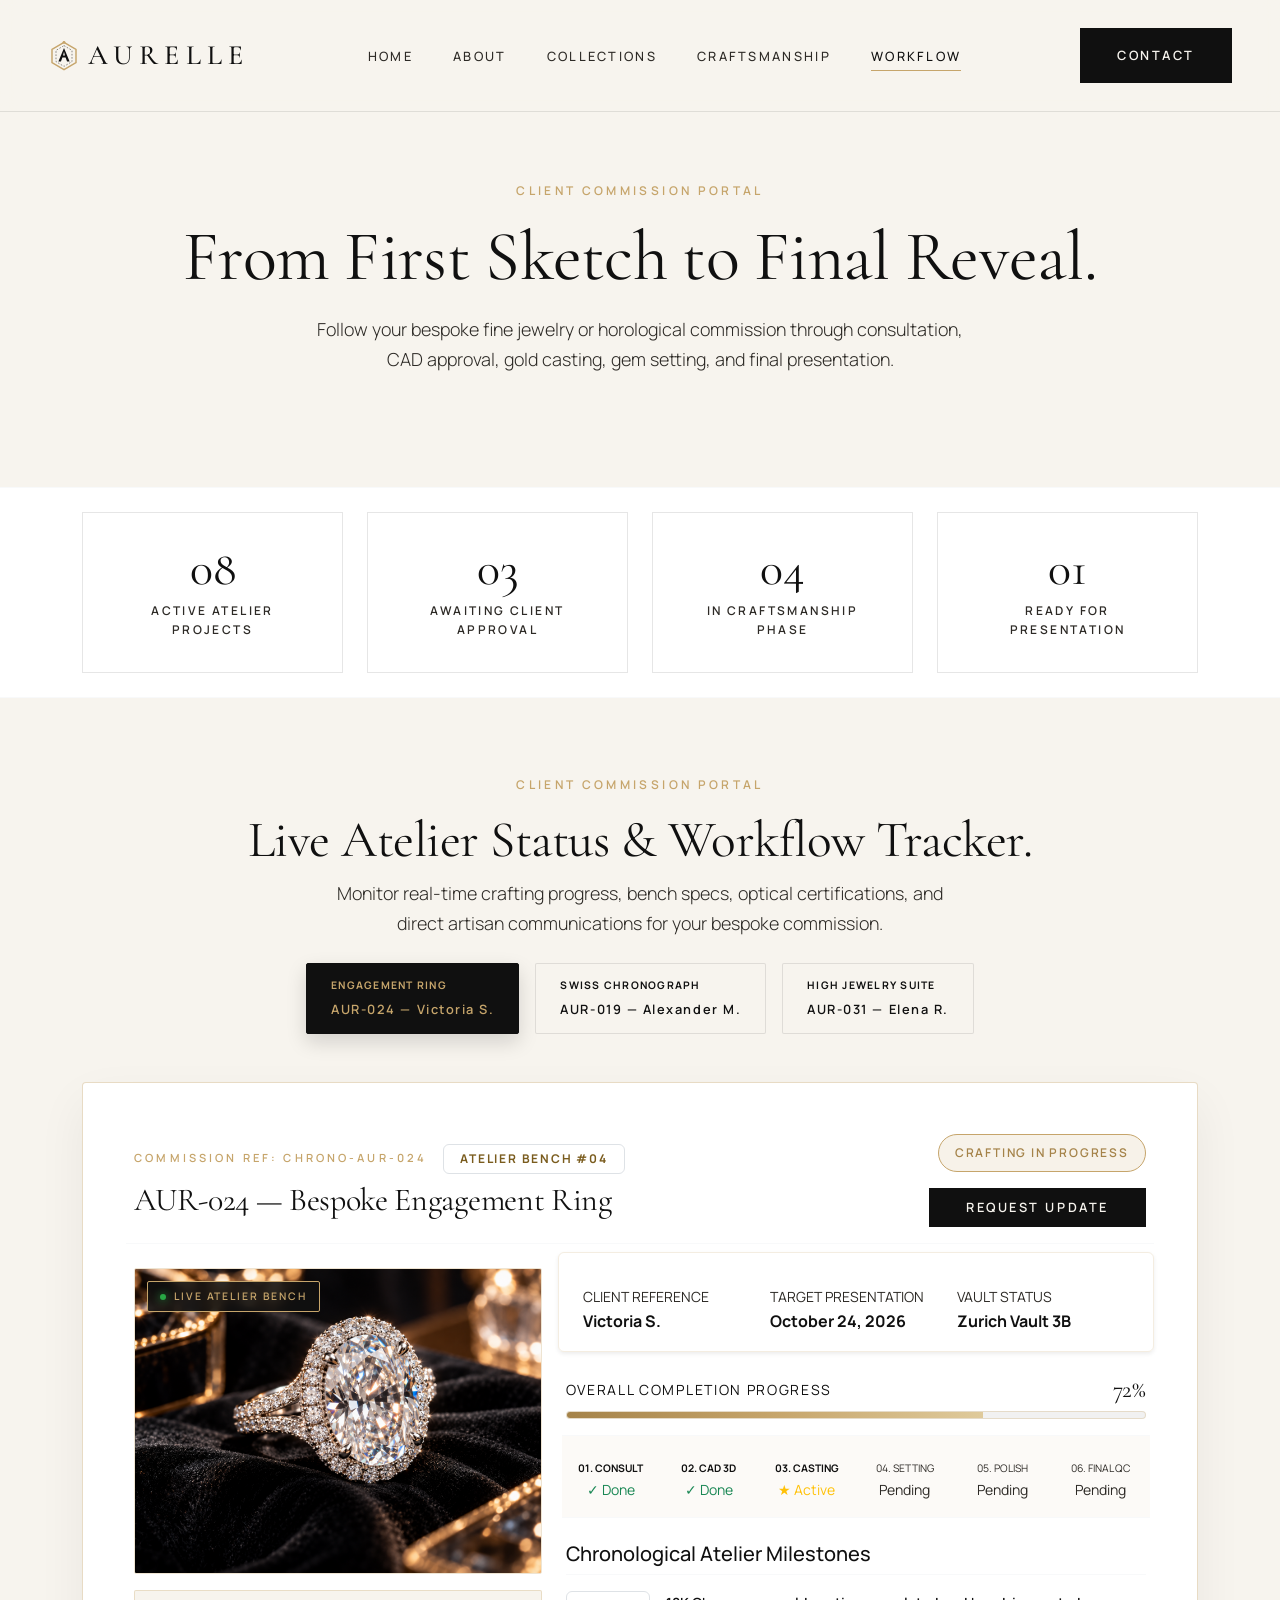
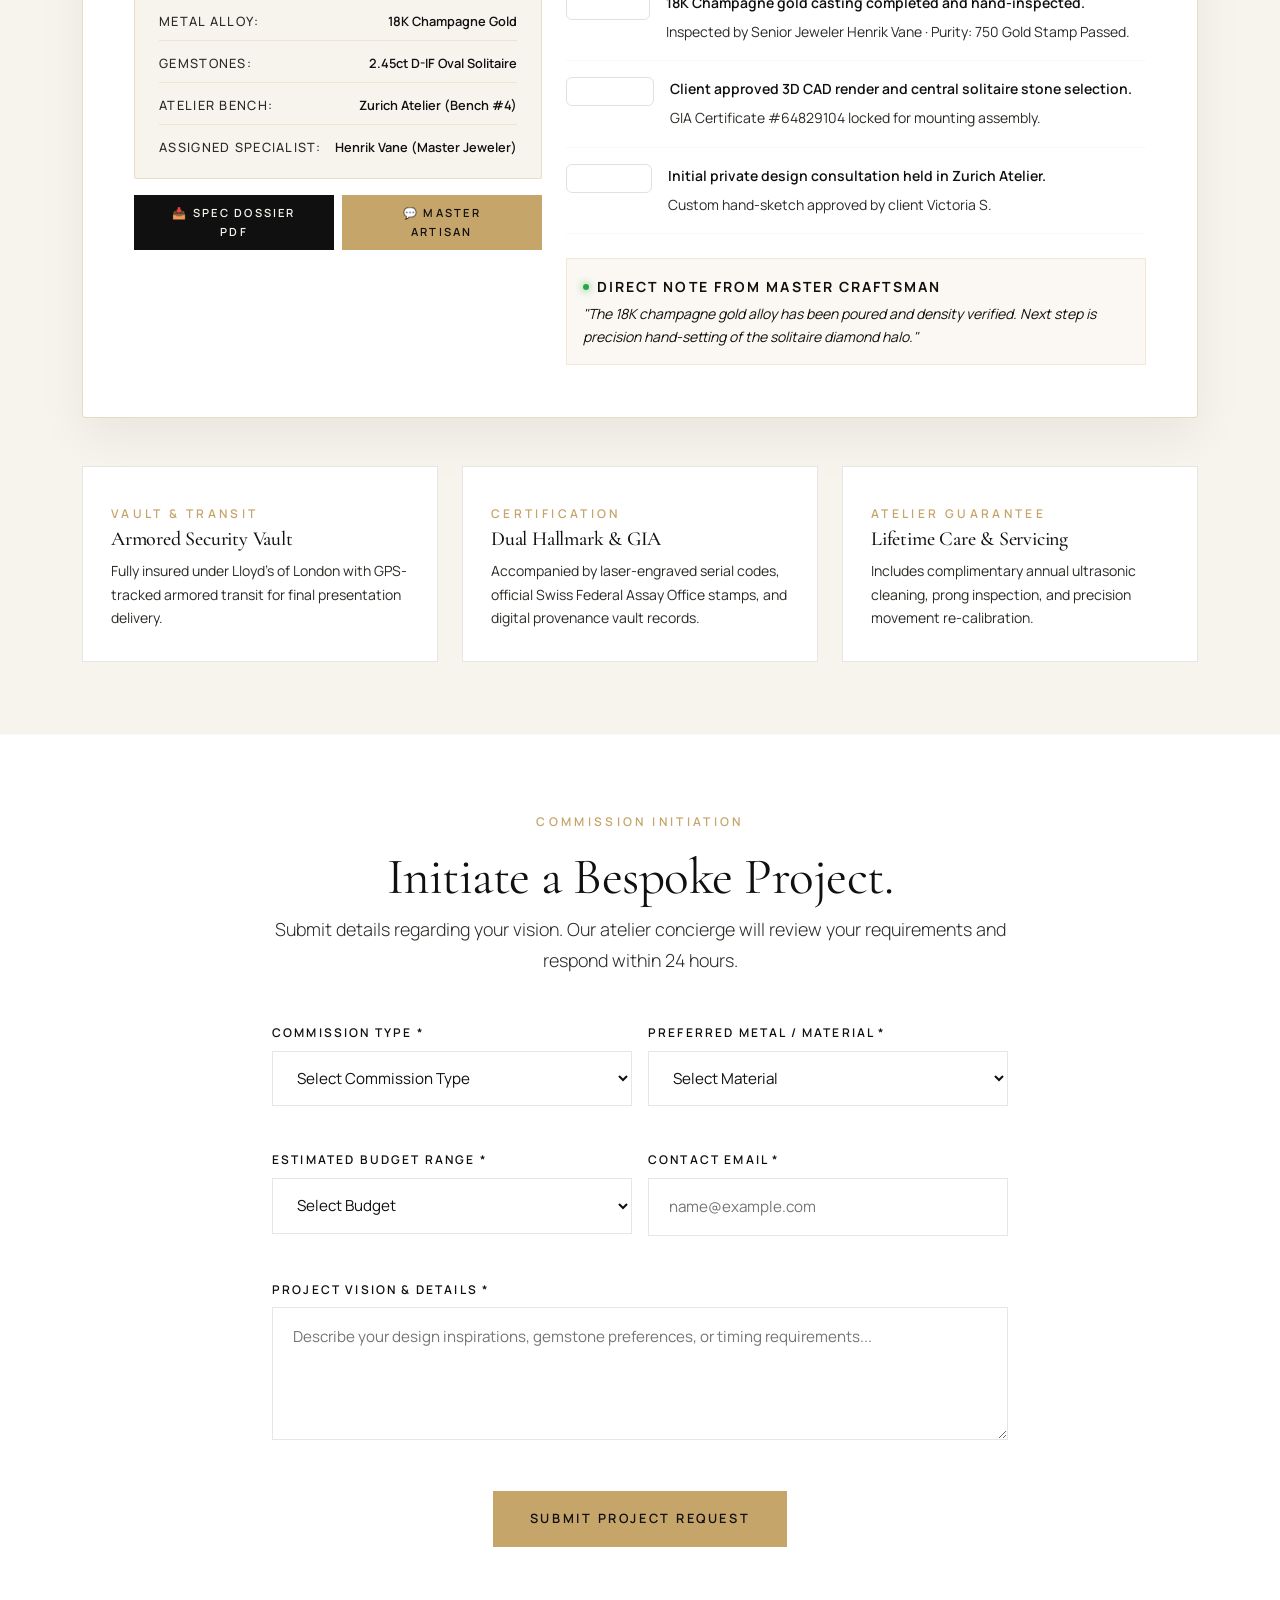
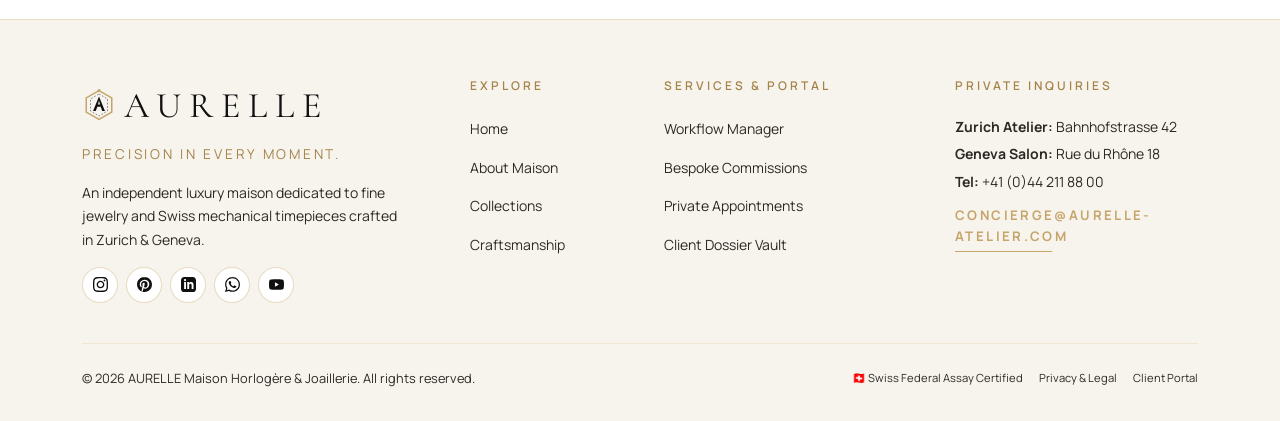
==== commit 14d734cb: "2nd comrt" ====
--- a/workflow.html
+++ b/workflow.html
@@ -154,7 +154,11 @@
             <div class="col-lg-7">
               <div class="d-flex align-items-center gap-3 flex-wrap">
                 <span class="section-label mb-0" style="font-size: 0.7rem;">COMMISSION REF: <span id="wf-ref-spec">CHRONO-AUR-024</span></span>
-                <span class="badge bg-warm-ivory text-gold border border-gold px-3 py-2" style="font-size: 0.75rem; letter-spacing: 0.15em;">ATELIER BENCH #04</span>
+                <style>
+                  .wf-bench-badge { color: #7a5c1e !important; }
+                  .wf-bench-badge::selection, .wf-bench-badge *::selection { background: #1a1a1a; color: #ffffff; }
+                </style>
+                <span class="badge wf-bench-badge bg-warm-ivory text-gold border border-gold px-3 py-2" style="font-size: 0.75rem; letter-spacing: 0.15em;">ATELIER BENCH #04</span>
               </div>
               <h3 id="wf-proj-title" class="m-0 text-obsidian font-serif mt-2">AUR-024 — Bespoke Engagement Ring</h3>
             </div>
--- a/assets/css/style.css
+++ b/assets/css/style.css
@@ -555,7 +555,7 @@
   font-weight: 600;
 }
 
-@media (max-width: 991px) {
+@media (max-width: 1199px) {
   .nav-links-desktop, .desktop-contact-btn {
     display: none !important;
   }
@@ -2608,8 +2608,16 @@
 }
 
 /* Contact Page Social & Map Styles */
+.contact-social-btn .social-icon {
+  width: 14px;
+  height: 14px;
+  flex-shrink: 0;
+}
+
 .contact-social-btn {
-  display: inline-block;
+  display: inline-flex;
+  align-items: center;
+  gap: 0.45rem;
   font-size: 0.72rem;
   font-weight: 600;
   letter-spacing: 0.08em;
